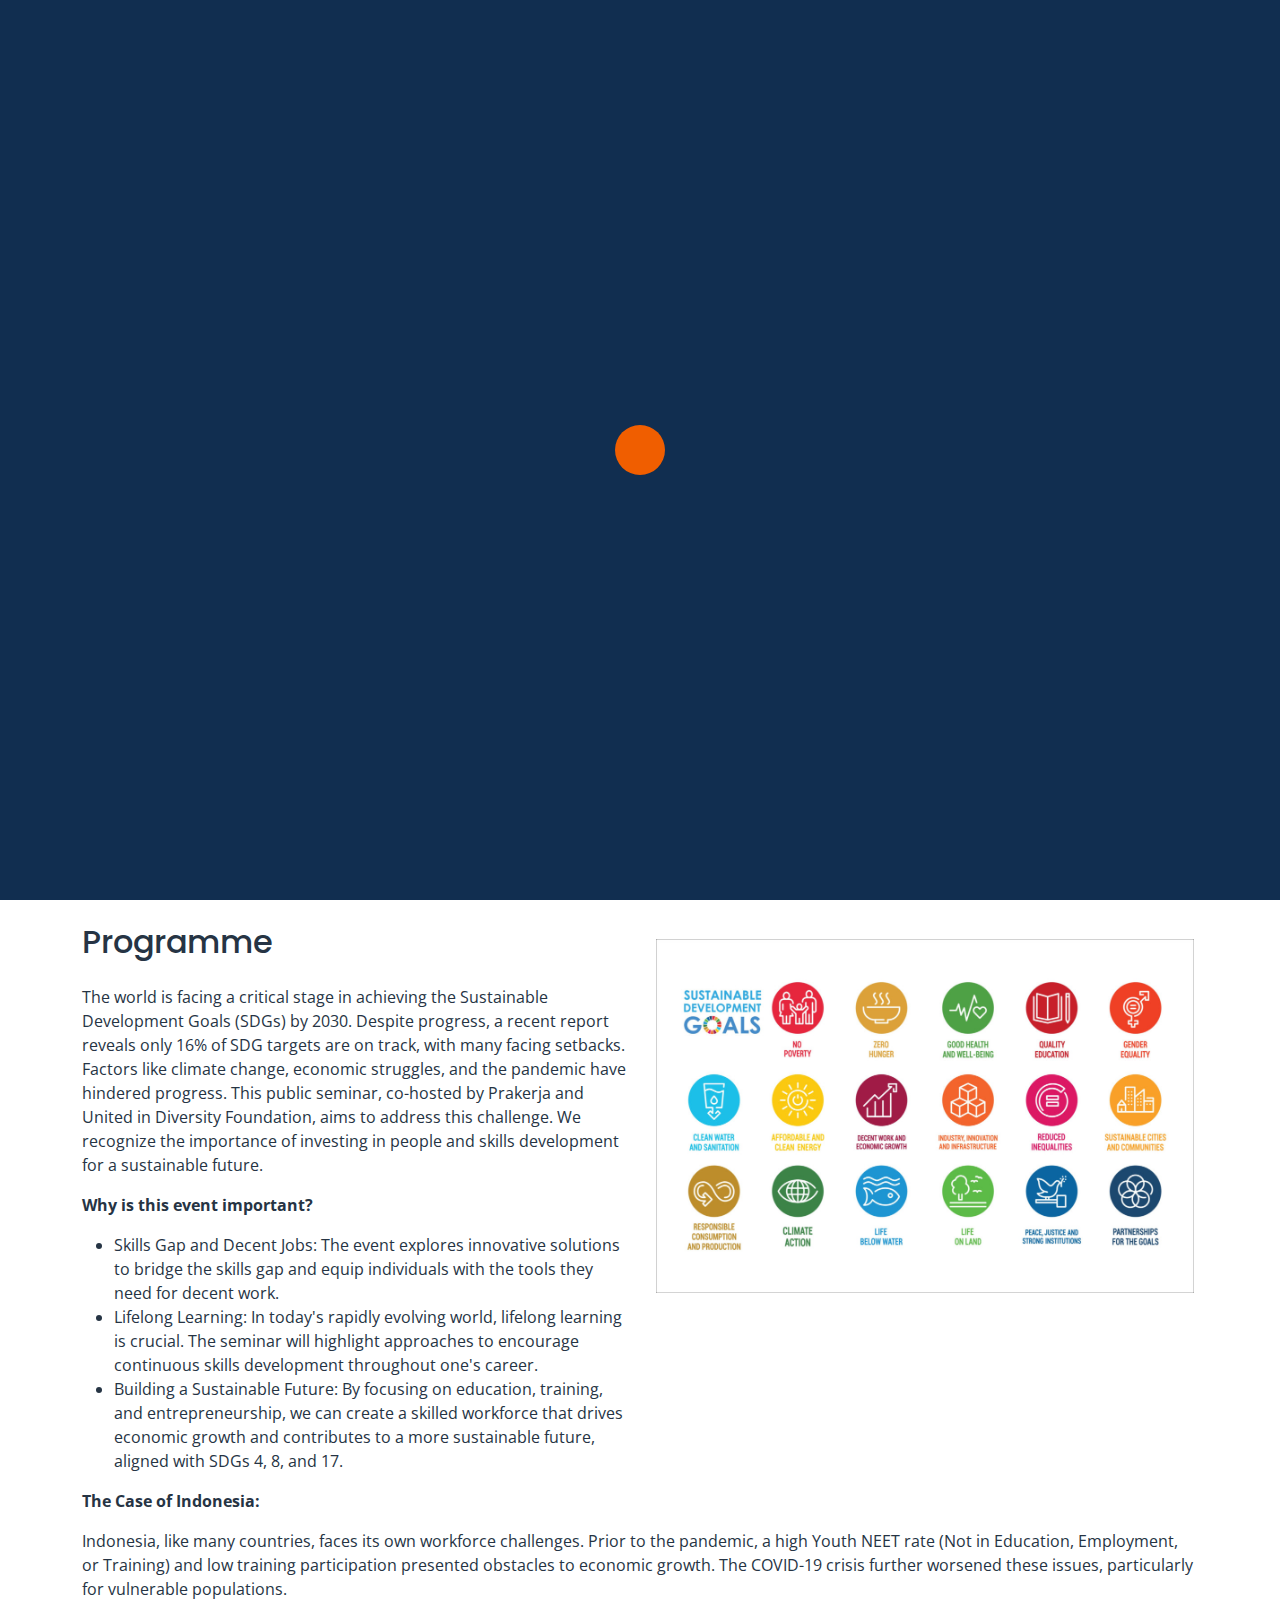
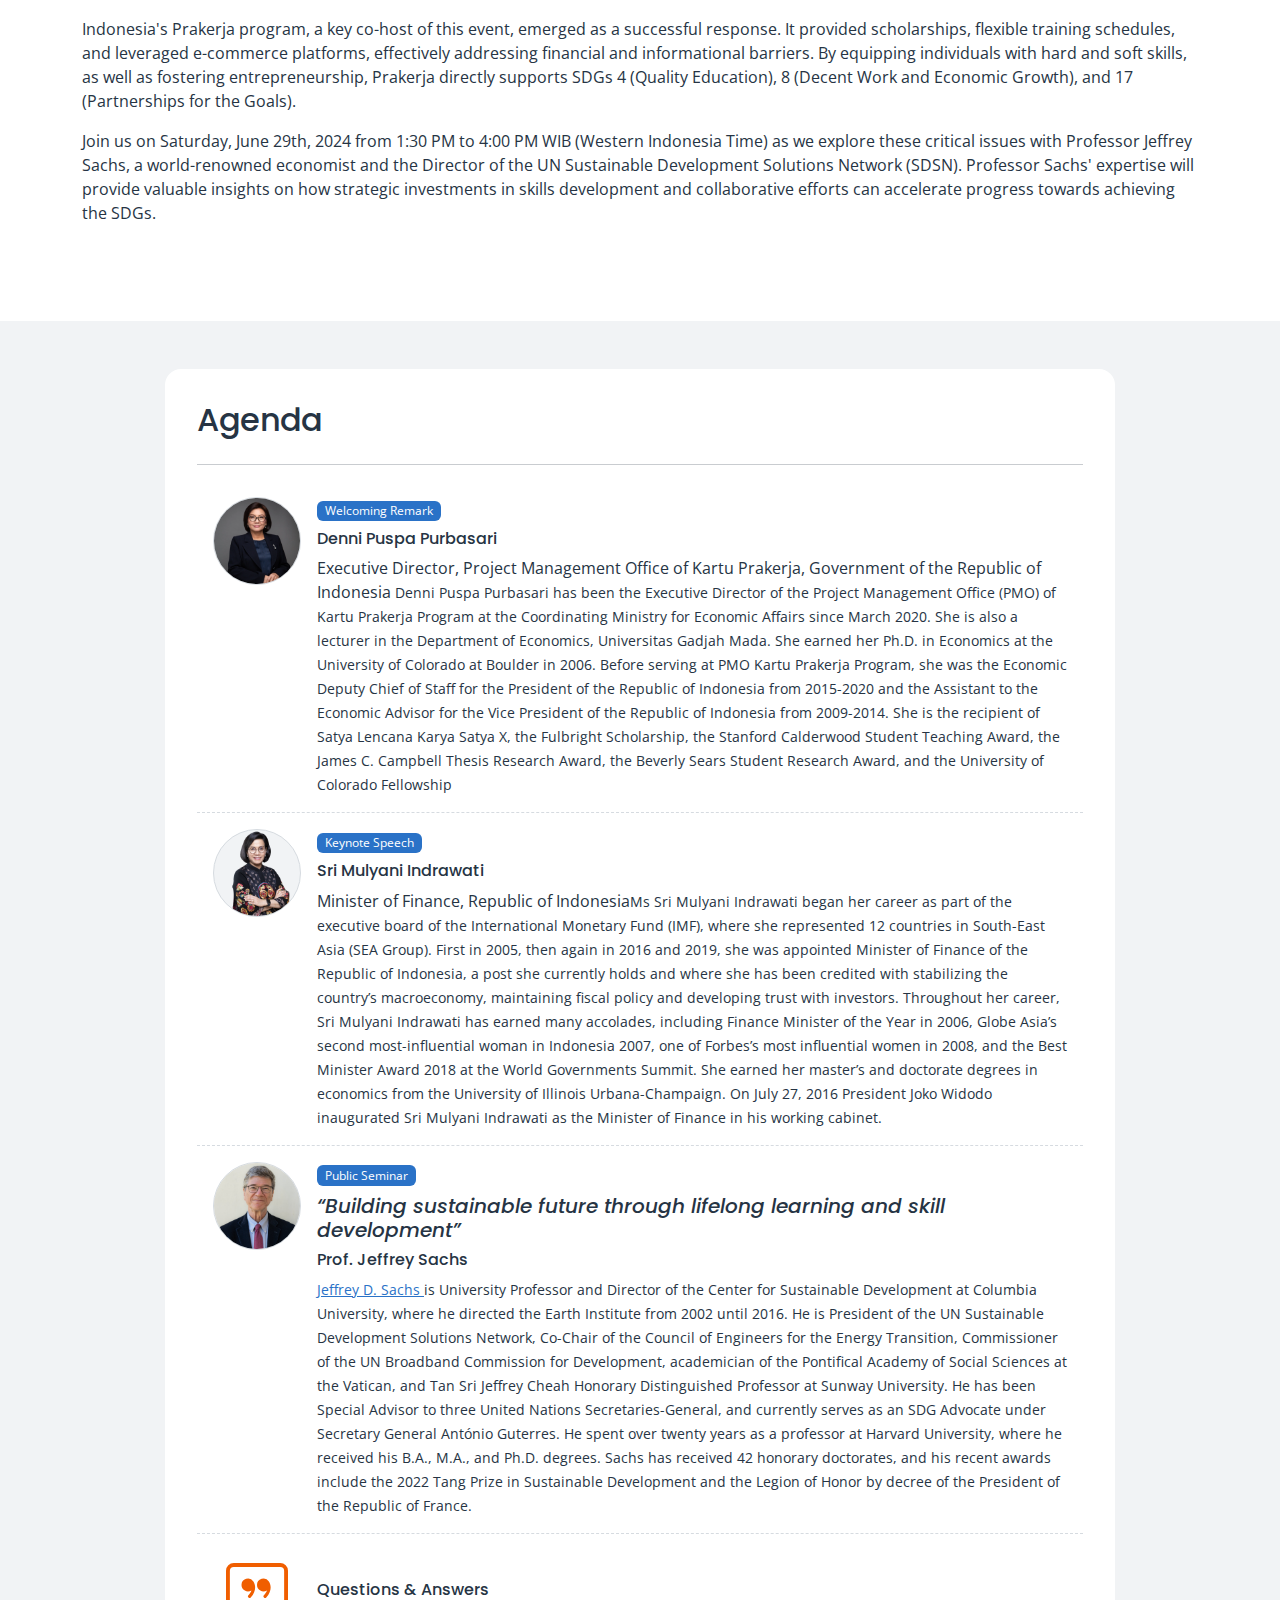
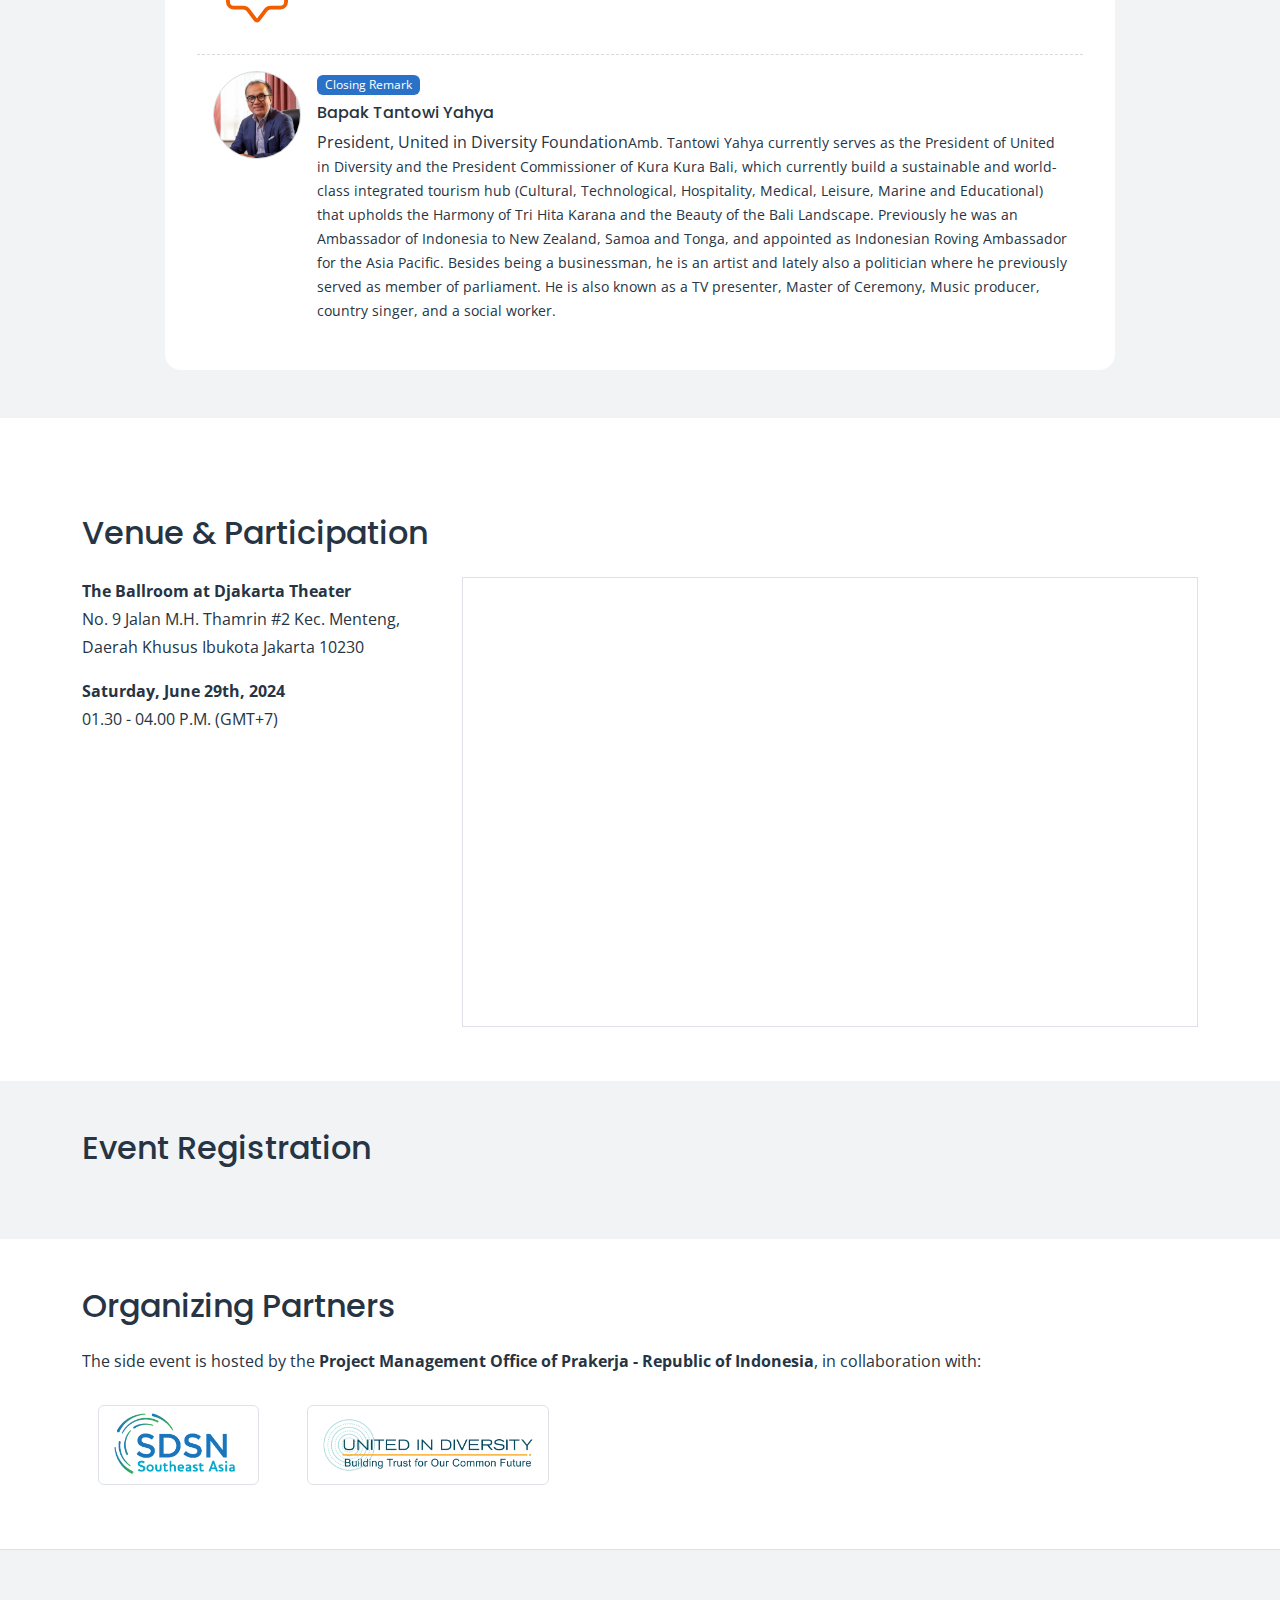
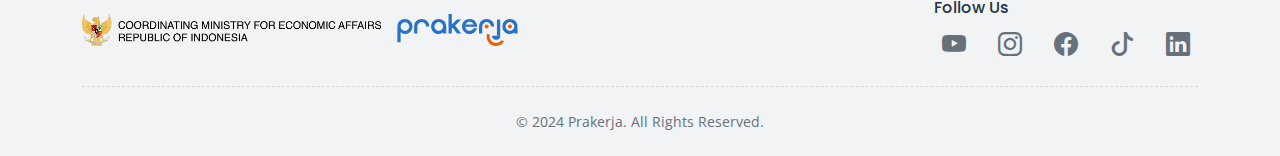
==== beta.html @ 64f9f332 "update to index" ====
<!DOCTYPE html>
<html lang="en" page-class="beta">
  <head>
    <meta http-equiv="X-UA-Compatible" content="IE=edge">
    <meta name="viewport" content="width=device-width, initial-scale=1.0">
    <link href="https://www.prakerja.go.id/favicon.ico" rel="shortcut icon">
    <title>Skills Development and Lifelong Learning for Decent Jobs - Prakerja Event</title>
    <meta name="description" content="Professor Sachs' participation in the Prakerja and Unity in Diversity (UID) event will provide a critical perspective on these transformative actions, highlighting pathways to achieving the SDGs through strategic investments and collaborative efforts.">
    <link rel="canonical" href="https://lifelonglearning.prakerja.go.id">
    <link rel="alternate" hreflang="id" href="https://lifelonglearning.prakerja.go.id">
    <meta property="og:image" content="/img/lifelonglearning-cover.jpg">
    <meta property="og:image:width" content="400">
    <meta property="og:image:height" content="627">
    <meta property="og:locale" content="id_ID">
    <meta meta property="og:type" content="website">
    <meta property="og:description" content="Professor Sachs' participation in the Prakerja and Unity in Diversity (UID) event will provide a critical perspective on these transformative actions, highlighting pathways to achieving the SDGs through strategic investments and collaborative efforts.">
    <meta property="og:site_name" content="Prakerja">
    <meta property="og:url" content="https://lifelonglearning.prakerja.go.id">
    <meta name="twitter:card" content="summary">
    <meta name="twitter:site" content="prakerja.go.id">
    <meta name="twitter:title" content="Skills Development and Lifelong Learning for Decent Jobs - Prakerja Event">
    <meta name="twitter:description" content="Professor Sachs' participation in the Prakerja and Unity in Diversity (UID) event will provide a critical perspective on these transformative actions, highlighting pathways to achieving the SDGs through strategic investments and collaborative efforts.">
    <meta name="twitter:image" content="/img/lifelonglearning-cover.jpg">
    <meta name="twitter:image:width" content="1200">
    <meta name="twitter:image:height" content="630">
    <meta http-equiv="X-UA-Compatible" content="IE=edge,chrome=1">
    <meta name="viewport" content="width=device-width,initial-scale=1,user-scalable=no">
    <link rel="preconnect" href="https://fonts.googleapis.com">
    <link rel="preconnect" href="https://fonts.gstatic.com" crossorigin>
    <link href="https://fonts.googleapis.com/css2?family=Open+Sans:ital,wght@0,400;0,700;1,400;1,700&amp;family=Poppins:wght@700;900&amp;display=swap" rel="stylesheet">
    <link rel="stylesheet" href="https://cdn.jsdelivr.net/npm/bootstrap-icons@1.11.3/font/bootstrap-icons.min.css">
    <link rel="stylesheet" href="css/bootstrap.css">
    <link rel="stylesheet" href="css/prakerja-style.css">
    <link rel="stylesheet" href="css/style1.css">
  </head>
  <body class="loading">
    <noscript><a href="https://www.eventbrite.com/e/public-seminar-skills-development-and-lifelong-learning-for-decent-jobs-tickets-929576246577" rel="noopener noreferrer" target="_blank">
        <Buy>Tickets on Eventbrite</Buy></a></noscript>
    <header class="pdt-header">
      <div class="container-lg px-3 px-md-0">
        <div class="d-flex justify-content-xl-between flex-row flex-lg-column flex-xl-row align-items-center"><a class="logo ms-0 ms-sm-3 ms-lg-0" href="index.html"></a>
          <ul class="d-flex align-items-center navbar-custom">
            <li class="nav-item md-hide"><a class="nav-link" href="#programme">Programme</a></li>
            <li class="nav-item md-hide"><a class="nav-link" href="#agenda">Agenda</a></li>
            <li class="nav-item md-hide"><a class="nav-link" href="#organizingpartners">Organizing Partners</a></li>
            <li class="nav-item md-hide"><a class="nav-link" href="#venueparticipations">Venue</a></li>
            <li class="nav-item md-hide"><a class="nav-link" href="#publications">Publications</a></li>
            <li class="nav-item md-hide"><a class="btn btn-orange" href="#register"> Register Now</a></li>
            <li class="nav-item md-show">
              <div class="menu burger-menu" data-menu="13">
                <div class="icon"></div>
              </div>
            </li>
          </ul>
        </div>
      </div>
    </header>
    <main>
      <section class="section-hero d-flex align-items-center"><span class="scroll-hint">Scroll</span>
        <div class="video-wrapper content__title">
          <!-- Video placeholder is declared at css in class .video-wrapper-->
          <div class="content__title__inner masking-pattern" id="revVideo">
            <video class="hero-video" autoplay="" muted="" loop="">
              <source src="video/video-bg-lifelonglearning.mp4" type="video/mp4">
            </video>
          </div>
        </div>
        <div class="container py-md-5 pt-5 px-4 px-md-0">
          <div class="row justify-content-start">
            <div class="col-lg-12">
              <div class="d-flex justify-content-center">
                <div>
                  <h1 class="hidden">Building sustainable future through lifelong learning and skill development</h1>
                  <div class="h1 display-3 text-light content__title mb-3"><span class="content__title__inner text-gradient-hero" id="rev-1">Building sustainable future &amp;</span><br><span class="content__title__inner hero-text-shadow" id="rev-2">through lifelong learning and skill development</span></div>
                  <div class="col-lg-6">
                    <h3 class="text-light">Saturday, June 29th, 2024</h3>
                    <p class="text-light"> </p><a class="btn btn-orange" href="#register">Register Now</a>
                  </div>
                </div>
              </div>
            </div>
          </div>
        </div>
      </section>
      <section class="py-5 adjust-anchor" id="programme">
        <div class="container py-5">
          <div class="row">
            <div class="col-lg-6">
              <div>
                <h3 class="h2 mb-4">Programme</h3>
                <p>The world is facing a critical stage in achieving the Sustainable Development Goals (SDGs) by 2030. Despite progress, a recent report reveals only 16% of SDG targets are on track, with many facing setbacks. Factors like climate change, economic struggles, and the pandemic have hindered progress. This public seminar, co-hosted by Prakerja and United in Diversity Foundation, aims to address this challenge. We recognize the importance of investing in people and skills development for a sustainable future.</p>
                <p> <b>Why is this event important?</b></p>
                <ul> 
                  <li>Skills Gap and Decent Jobs: The event explores innovative solutions to bridge the skills gap and equip individuals with the tools they need for decent work.</li>
                  <li>Lifelong Learning: In today's rapidly evolving world, lifelong learning is crucial. The seminar will highlight approaches to encourage continuous skills development throughout one's career.</li>
                  <li>Building a Sustainable Future: By focusing on education, training, and entrepreneurship, we can create a skilled workforce that drives economic growth and contributes to a more sustainable future, aligned with SDGs 4, 8, and 17.</li>
                </ul>
              </div>
            </div>
            <div class="col-lg-6 p-3"><img class="w-100" src="img/sustainabledevgoals.jpeg" alt="sustainable development goals"></div>
            <div class="col-lg-12">
              <p> <b>The Case of Indonesia:</b></p>
              <p>Indonesia, like many countries, faces its own workforce challenges. Prior to the pandemic, a high Youth NEET rate (Not in Education, Employment, or Training) and low training participation presented obstacles to economic growth. The COVID-19 crisis further worsened these issues, particularly for vulnerable populations.</p>
              <p>Indonesia's Prakerja program, a key co-host of this event, emerged as a successful response. It provided scholarships, flexible training schedules, and leveraged e-commerce platforms, effectively addressing financial and informational barriers. By equipping individuals with hard and soft skills, as well as fostering entrepreneurship, Prakerja directly supports SDGs 4 (Quality Education), 8 (Decent Work and Economic Growth), and 17 (Partnerships for the Goals).</p>
              <p>Join us on Saturday, June 29th, 2024 from 1:30 PM to 4:00 PM WIB (Western Indonesia Time) as we explore these critical issues with Professor Jeffrey Sachs, a world-renowned economist and the Director of the UN Sustainable Development Solutions Network (SDSN). Professor Sachs' expertise will provide valuable insights on how strategic investments in skills development and collaborative efforts can accelerate progress towards achieving the SDGs.</p>
            </div>
          </div>
        </div>
      </section>
      <section class="py-5 adjust-anchor" id="agenda">
        <div class="bg-odd py-5">
          <div class="container">
            <div class="row justify-content-center">
              <div class="col-md-10 list-agenda">
                <!-- start keynote speaker-->
                <div>
                  <h3 class="h2 mb-4">Agenda</h3>
                  <hr>
                  <div class="list-agenda-item d-flex align-items-center p-3 gap-3 justify-content-between">
                    <div class="d-flex align-items-center gap-3">
                      <div class="avatar align-self-start"><img src="img/denni_puspa_purbasari.webp" alt="Denni Puspa Purbasari"></div>
                      <div><span class="badge text-bg-primary mb-2">Welcoming Remark</span>
                        <h6>Denni Puspa Purbasari</h6>
                        <p class="mb-0">
                          Executive Director, Project Management Office of Kartu Prakerja, Government of the
                          Republic of Indonesia<small>
                             Denni Puspa Purbasari has been the Executive Director of the Project Management Office (PMO) of Kartu Prakerja Program at the Coordinating Ministry for Economic Affairs since March 2020. She is also a lecturer in the Department of Economics, Universitas Gadjah Mada. She earned her Ph.D. in Economics at the University of Colorado at Boulder in 2006. Before serving at PMO Kartu Prakerja Program, she was the Economic Deputy Chief of Staff for the President of the Republic of Indonesia from 2015-2020 and the Assistant to the Economic Advisor for the Vice President of the Republic of Indonesia from 2009-2014. She is the recipient of Satya Lencana Karya Satya X, the Fulbright Scholarship, the Stanford Calderwood Student Teaching Award, the James C. Campbell Thesis Research Award, the Beverly Sears Student Research Award, and the University of Colorado Fellowship</small>
                        </p>
                      </div>
                    </div>
                  </div>
                  <div class="list-agenda-item d-flex align-items-center p-3 gap-3 justify-content-between">
                    <div class="d-flex align-items-center gap-3">
                      <div class="avatar align-self-start"><img src="img/sri-mulyani.png" alt="Ibu Sri Mulyani"></div>
                      <div><span class="badge text-bg-primary mb-2">Keynote Speech</span>
                        <h6>Sri Mulyani Indrawati</h6>
                        <p class="mb-0">Minister of Finance, Republic of Indonesia<small>Ms Sri Mulyani Indrawati began her career as part of the executive board of the International Monetary Fund (IMF), where she represented 12 countries in South-East Asia (SEA Group). First in 2005, then again in 2016 and 2019, she was appointed Minister of Finance of the Republic of Indonesia, a post she currently holds and where she has been credited with stabilizing the country’s macroeconomy, maintaining fiscal policy and developing trust with investors. Throughout her career, Sri Mulyani Indrawati has earned many accolades, including Finance Minister of the Year in 2006, Globe Asia’s second most-influential woman in Indonesia 2007, one of Forbes’s most influential women in 2008, and the Best Minister Award 2018 at the World Governments Summit. She earned her master’s and doctorate degrees in economics from the University of Illinois Urbana-Champaign. On July 27, 2016 President Joko Widodo inaugurated Sri Mulyani Indrawati as the Minister of Finance in his working cabinet. </small></p>
                      </div>
                    </div>
                  </div>
                  <div class="list-agenda-item d-flex align-items-center p-3 gap-3 justify-content-between">
                    <div class="d-flex align-items-center gap-3">
                      <div class="avatar align-self-start"><img src="img/jeffrey_sachs.png" alt="Prof. Jeffrey Sachs"></div>
                      <div><span class="badge text-bg-primary mb-2">Public Seminar</span>
                        <h5><i>“Building sustainable future through lifelong learning and skill development”</i></h5>
                        <h6>Prof. Jeffrey Sachs</h6>
                        <p class="mb-0"><small> <a href="https://www.jeffsachs.org/" target="_blank">Jeffrey D. Sachs </a></small><small>is University Professor and Director of the Center for Sustainable Development at Columbia University, where he directed the Earth Institute from 2002 until 2016. He is President of the UN Sustainable Development Solutions Network, Co-Chair of the Council of Engineers for the Energy Transition, Commissioner of the UN Broadband Commission for Development, academician of the Pontifical Academy of Social Sciences at the Vatican, and Tan Sri Jeffrey Cheah Honorary Distinguished Professor at Sunway University. He has been Special Advisor to three United Nations Secretaries-General, and currently serves as an SDG Advocate under Secretary General António Guterres. He spent over twenty years as a professor at Harvard University, where he received his B.A., M.A., and Ph.D. degrees. Sachs has received 42 honorary doctorates, and his recent awards include the 2022 Tang Prize in Sustainable Development and the Legion of Honor by decree of the President of the Republic of France.</small></p>
                      </div>
                    </div>
                  </div>
                  <div class="list-agenda-item d-flex align-items-center p-3 gap-3 justify-content-between">
                    <div class="d-flex align-items-center gap-3">
                      <div class="avatar avatar-icon"><img src="img/chat-square-quote.svg" alt="Q&amp;A"></div>
                      <div>
                        <h6>Questions & Answers</h6>
                      </div>
                    </div>
                  </div>
                  <div class="d-flex align-items-center p-3 gap-3 justify-content-between">
                    <div class="d-flex align-items-center gap-3">
                      <div class="avatar align-self-start"><img src="img/tanto-wiyahya.png" alt="Tantowi Yahya"></div>
                      <div><span class="badge text-bg-primary mb-2">Closing Remark</span>
                        <h6>Bapak Tantowi Yahya</h6>
                        <p class="mb-0"><span>President, United in Diversity Foundation</span><small>Amb. Tantowi Yahya currently serves as the President of United in Diversity and the President Commissioner of Kura Kura Bali, which currently build a sustainable and world-class integrated tourism hub (Cultural, Technological, Hospitality, Medical, Leisure, Marine and Educational) that upholds the Harmony of Tri Hita Karana and the Beauty of the Bali Landscape. Previously he was an Ambassador of Indonesia to New Zealand, Samoa and Tonga, and appointed as Indonesian Roving Ambassador for the Asia Pacific. Besides being a businessman, he is an artist and lately also a politician where he previously served as member of parliament. He is also known as a TV presenter, Master of Ceremony, Music producer, country singer, and a social worker.</small></p>
                      </div>
                    </div>
                  </div>
                </div>
              </div>
            </div>
          </div>
        </div>
      </section>
      <section class="adjust-anchor" id="venueparticipations">
        <div class="container py-5">
          <div class="row">
            <div>
              <h3 class="h2 mb-4">Venue &amp; Participation</h3>
            </div>
          </div>
          <div class="row">
            <div class="col-lg-4">
              <p class="paragraph-regular"><b>The Ballroom at Djakarta Theater</b><br><span>No. 9 Jalan M.H. Thamrin #2 Kec. Menteng, Daerah Khusus Ibukota Jakarta 10230</span></p>
              <p class="paragraph-regular"><span> <b>Saturday, June 29th, 2024 </b></span><br><span>01.30 - 04.00 P.M. (GMT+7)</span></p>
            </div>
            <div class="col-lg-8 bg-default">
              <iframe class="border" src="https://www.google.com/maps/embed?pb=!1m18!1m12!1m3!1d2799.1348377426384!2d106.82531260320492!3d-6.187594120243452!2m3!1f0!2f0!3f0!3m2!1i1024!2i768!4f13.1!3m3!1m2!1s0x2e69f42f5592786f%3A0xccd9450b62b24e3e!2sDjakarta%20XXI!5e0!3m2!1sen!2sid!4v1718969071818!5m2!1sen!2sid" width="100%" height="450" style="border:0;" allowfullscreen="" loading="lazy" referrerpolicy="no-referrer-when-downgrade"></iframe>
            </div>
          </div>
        </div>
      </section>
      <section class="adjust-anchor" id="register">
        <div class="bg-odd">
          <div class="container py-5">
            <div class="row">
              <div>
                <h3 class="h2 mb-4">Event Registration</h3>
              </div>
            </div>
            <div class="row">
              <div class="col-md-12 col-lg-12" id="eventbrite-widget-container-929576246577"></div>
            </div>
          </div>
        </div>
      </section>
      <section class="adjust-anchor" id="organizingpartners">
        <div class="container py-5">
          <div class="row">
            <div>
              <h3 class="h2 mb-4">Organizing Partners</h3>
              <p><span>The side event is hosted by the </span><b>Project Management Office of Prakerja - Republic of Indonesia</b>, in
                              collaboration with:
              </p>
            </div>
          </div>
          <div class="d-flex align-items-center gap-3">
            <div class="card-partner"><a href="http://www.moes.edu.la/" target="_blank" title="SDSN Southeast Asia"><img class="img-thumbnail" src="img/logo-sdsn.png" alt="SDSN Southeast Asia"></a></div>
            <div class="card-partner"><a href="https://www.unsdsn.org/" target="_blank" title="UN SDSN"><img class="img-thumbnail" src="img/united_in_diversity.png" alt="UN SDSN"></a></div>
          </div>
        </div>
      </section>
    </main>
    <footer class="section-footer border-top">
      <div class="bg-odd">
        <div class="container py-4">
          <div class="d-lg-flex justify-content-between footer-top-section mb-4 py-4">
            <div><img class="me-3 mt-3" src="img/logo-kemenko.png" alt="Kemenko" height="32"><img class="me-3 mt-3" src="img/logo-prakerja-colored.svg" alt="Prakerja" height="32"></div>
            <div class="mt-3 mt-lg-0">
              <h6>Follow Us</h6>
              <div class="social-media"><a href="https://www.youtube.com/channel/UCXU-nRpRs5Hk9bF3r28rSDA" target="_blank"><i class="bi bi-youtube"></i></a><a href="https://www.instagram.com/prakerja.go.id/" target="_blank"><i class="bi bi-instagram"></i></a><a href="https://www.facebook.com/prakerja.go.id/" target="_blank"><i class="bi bi-facebook"></i></a><a href="https://www.tiktok.com/@kitaprakerja" target="_blank"><i class="bi bi-tiktok"></i></a><a href="https://www.linkedin.com/company/kartu-prakerja/" target="_blank"><i class="bi bi-linkedin"></i></a></div>
            </div>
          </div>
          <div class="d-lg-flex justify-content-center align-items-center text-center">
            <div class="copyrights mt-3 mt-lg-0"><span>&copy; 2024 Prakerja. All Rights Reserved.</span></div>
          </div>
        </div><a class="scroll-top"><i class="bi bi-chevron-up"></i></a>
      </div>
    </footer>
  </body>
  <script src="https://cdn.jsdelivr.net/npm/bootstrap@5.0.2/dist/js/bootstrap.bundle.min.js" integrity="sha384-MrcW6ZMFYlzcLA8Nl+NtUVF0sA7MsXsP1UyJoMp4YLEuNSfAP+JcXn/tWtIaxVXM" crossorigin="anonymous" defer></script>
  <script src="https://cdnjs.cloudflare.com/ajax/libs/jquery/3.2.1/jquery.min.js"></script>
  <script src="https://www.eventbrite.com/static/widgets/eb_widgets.js"></script>
  <script src="js/function.js"></script>
  <script src="/js/anime.min.js"></script>
  <script src="/js/main.js"></script>
  <script src="/js/reveal_home.js"></script>
</html>
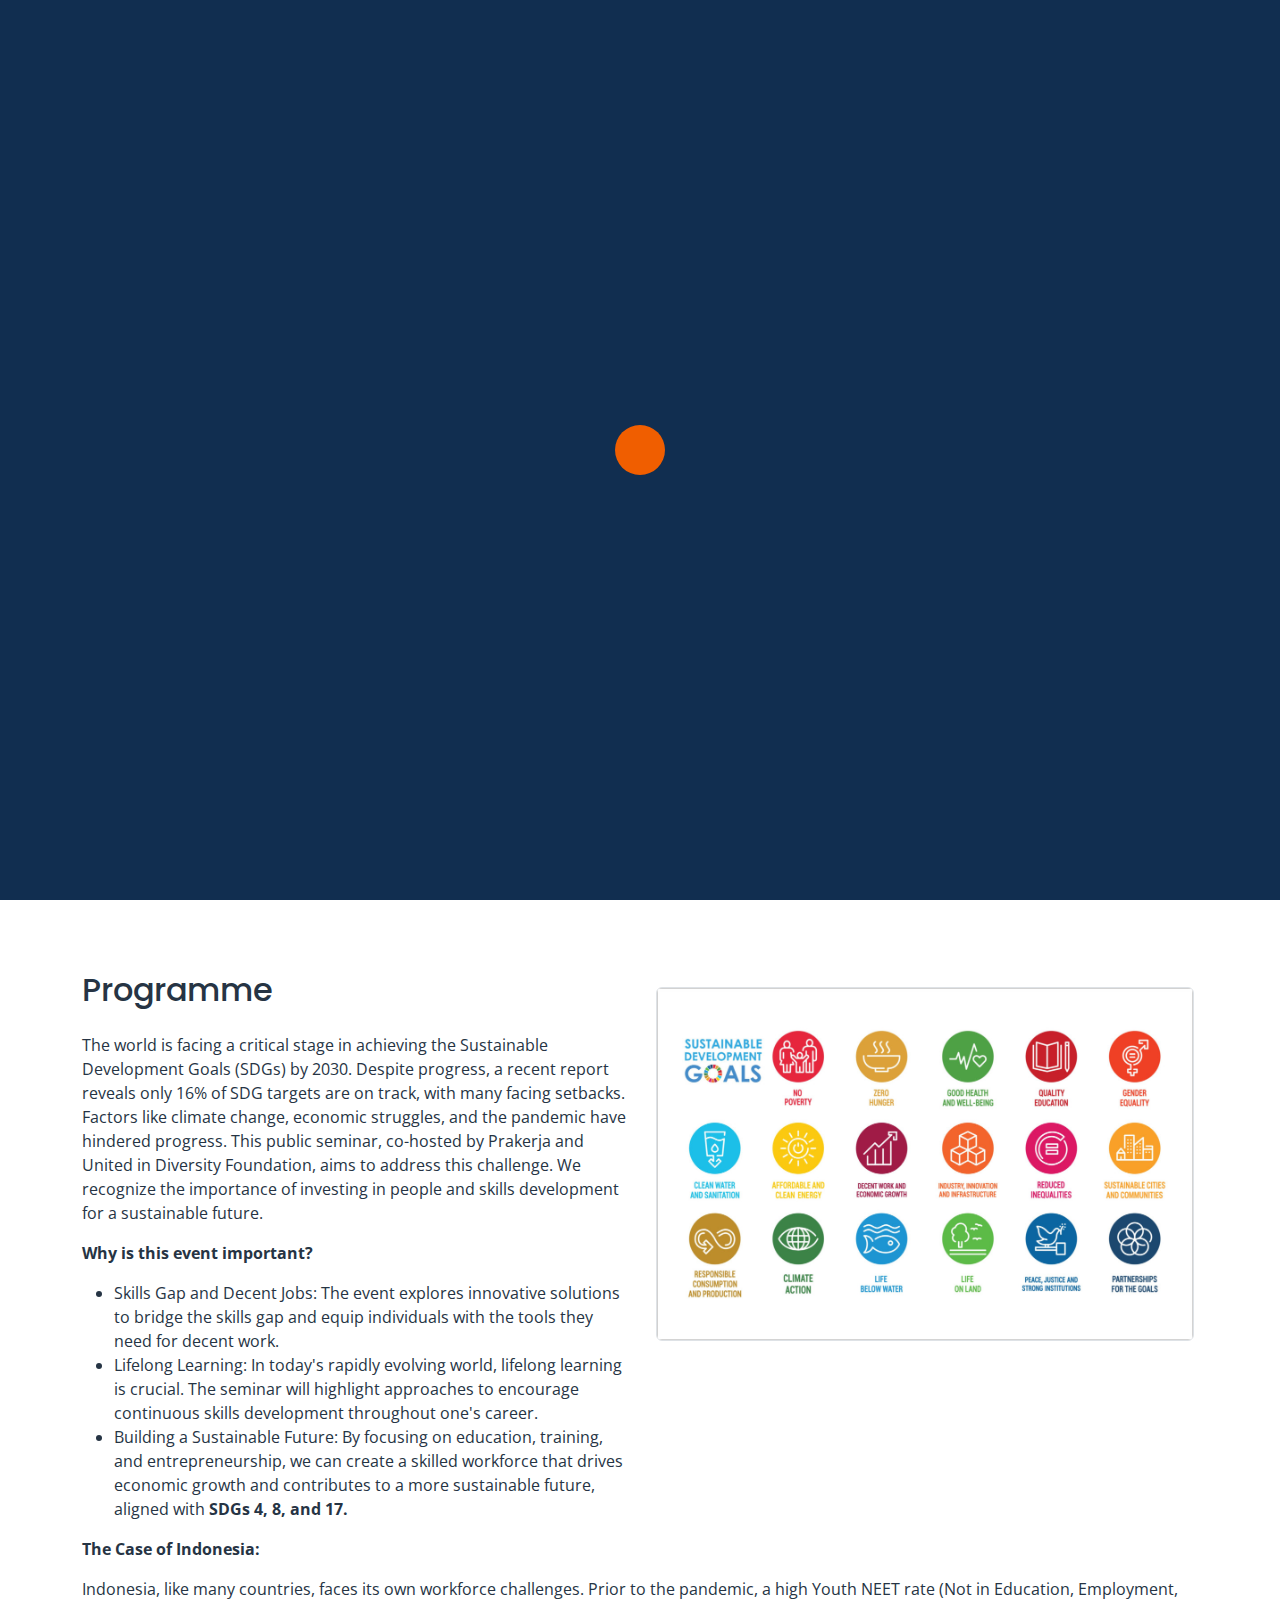
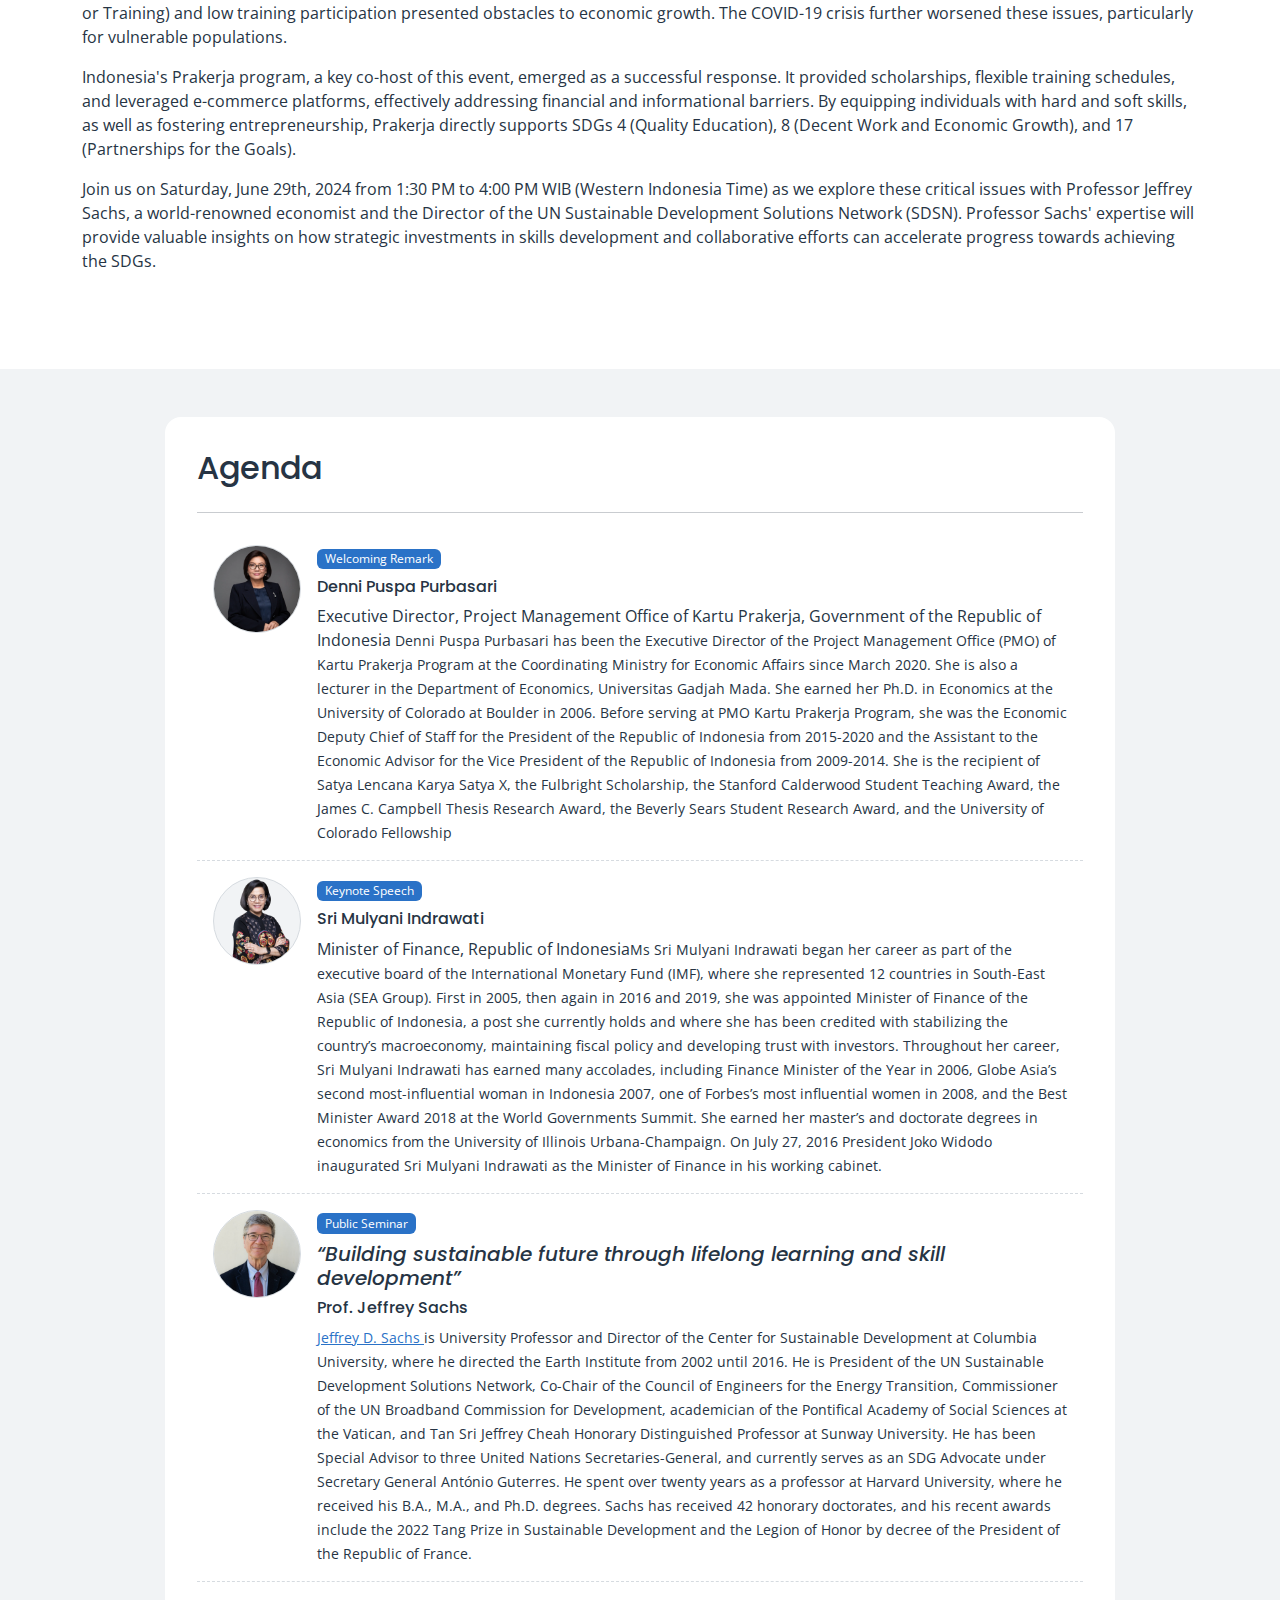
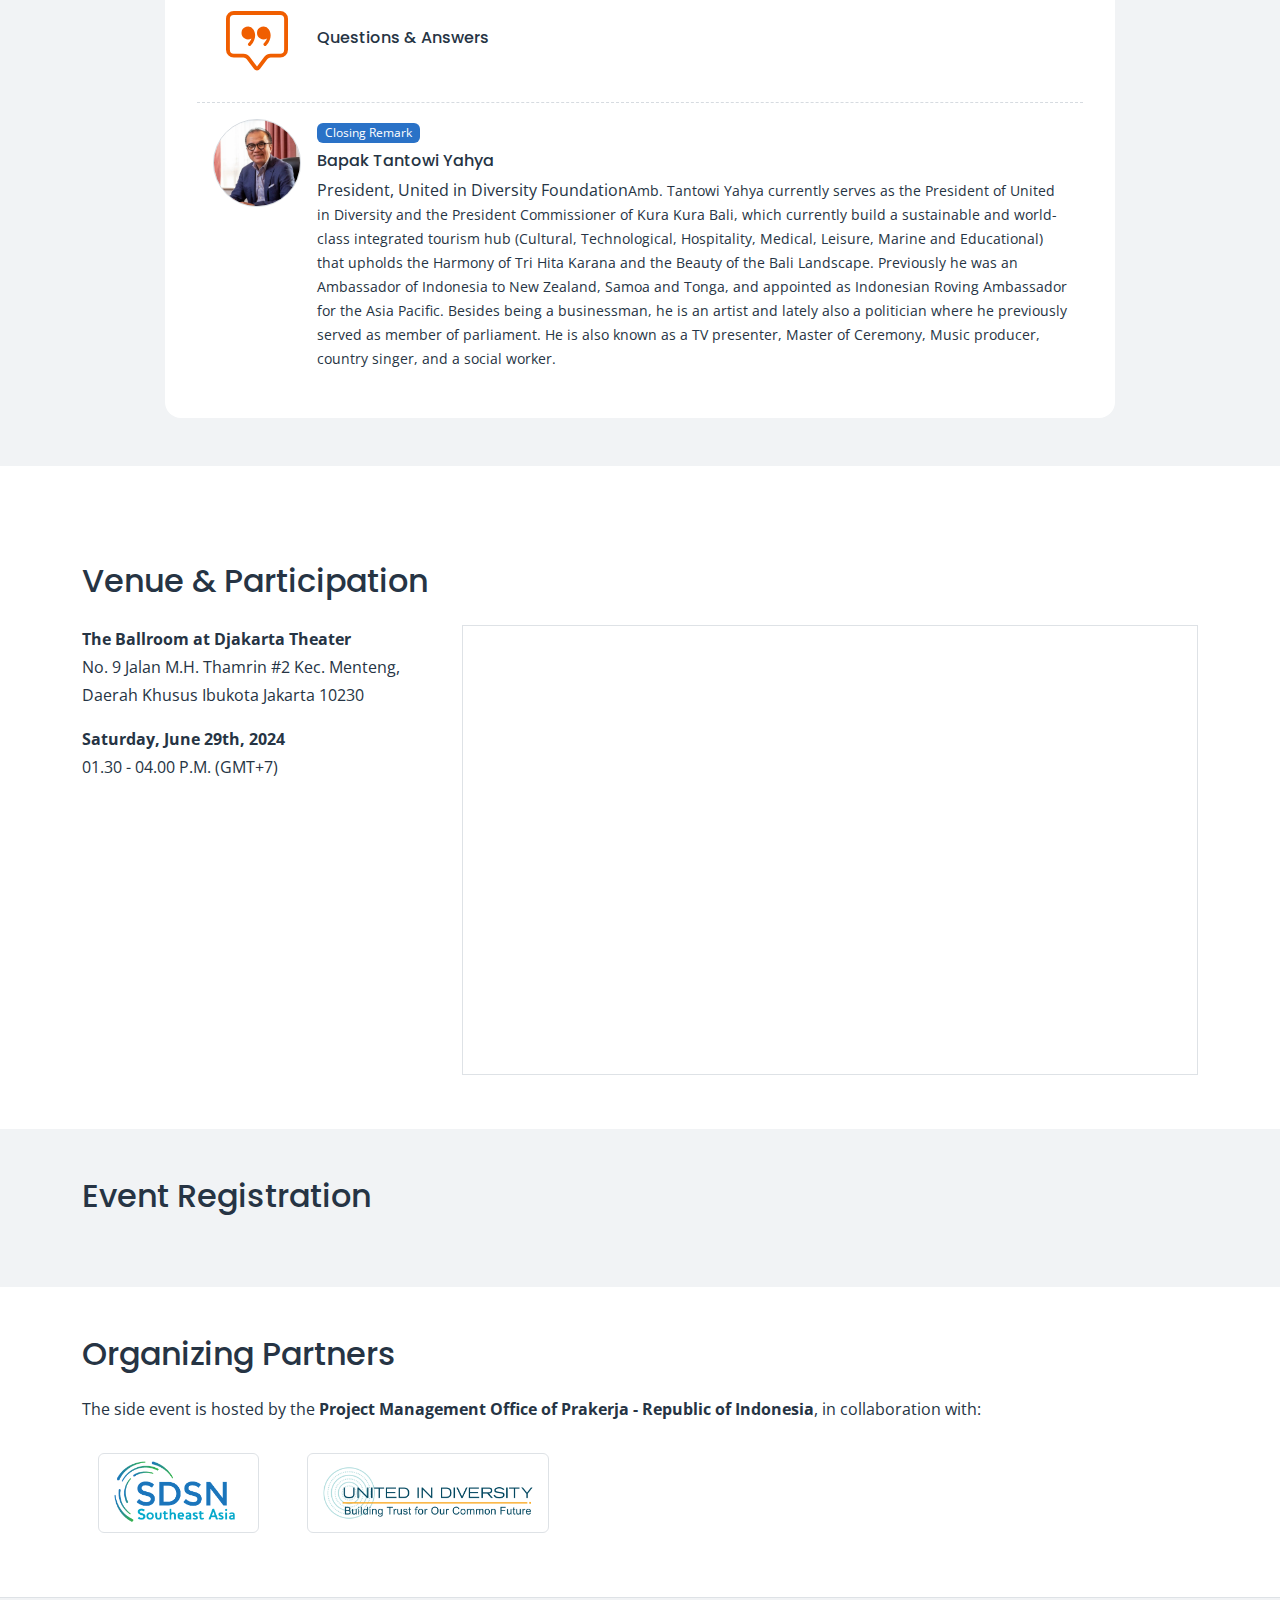
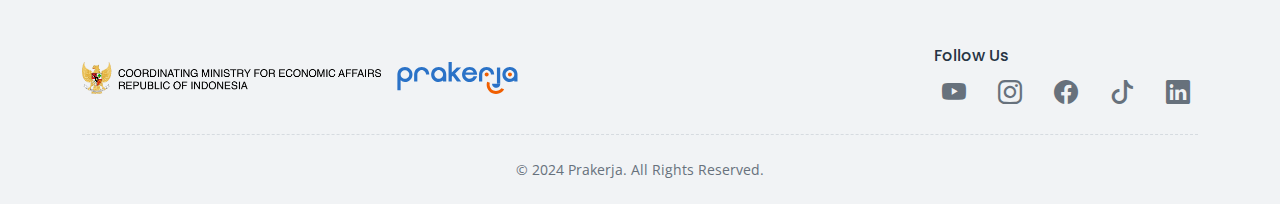
==== commit fc4172d0: "add hero banner margin" ====
--- a/beta.html
+++ b/beta.html
@@ -56,7 +56,7 @@
       </div>
     </header>
     <main>
-      <section class="section-hero d-flex align-items-center"><span class="scroll-hint">Scroll</span>
+      <section class="section-hero d-flex align-items-center mb-5"><span class="scroll-hint">Scroll</span>
         <div class="video-wrapper content__title">
           <!-- Video placeholder is declared at css in class .video-wrapper-->
           <div class="content__title__inner masking-pattern" id="revVideo">
@@ -93,11 +93,11 @@
                 <ul> 
                   <li>Skills Gap and Decent Jobs: The event explores innovative solutions to bridge the skills gap and equip individuals with the tools they need for decent work.</li>
                   <li>Lifelong Learning: In today's rapidly evolving world, lifelong learning is crucial. The seminar will highlight approaches to encourage continuous skills development throughout one's career.</li>
-                  <li>Building a Sustainable Future: By focusing on education, training, and entrepreneurship, we can create a skilled workforce that drives economic growth and contributes to a more sustainable future, aligned with SDGs 4, 8, and 17.</li>
+                  <li>Building a Sustainable Future: By focusing on education, training, and entrepreneurship, we can create a skilled workforce that drives economic growth and contributes to a more sustainable future, aligned with <b>SDGs 4, 8, and 17.</b></li>
                 </ul>
               </div>
             </div>
-            <div class="col-lg-6 p-3"><img class="w-100" src="img/sustainabledevgoals.jpeg" alt="sustainable development goals"></div>
+            <div class="col-lg-6 p-3"><img class="w-100 rounded border" src="img/sustainabledevgoals.jpeg" alt="sustainable development goals"></div>
             <div class="col-lg-12">
               <p> <b>The Case of Indonesia:</b></p>
               <p>Indonesia, like many countries, faces its own workforce challenges. Prior to the pandemic, a high Youth NEET rate (Not in Education, Employment, or Training) and low training participation presented obstacles to economic growth. The COVID-19 crisis further worsened these issues, particularly for vulnerable populations.</p>
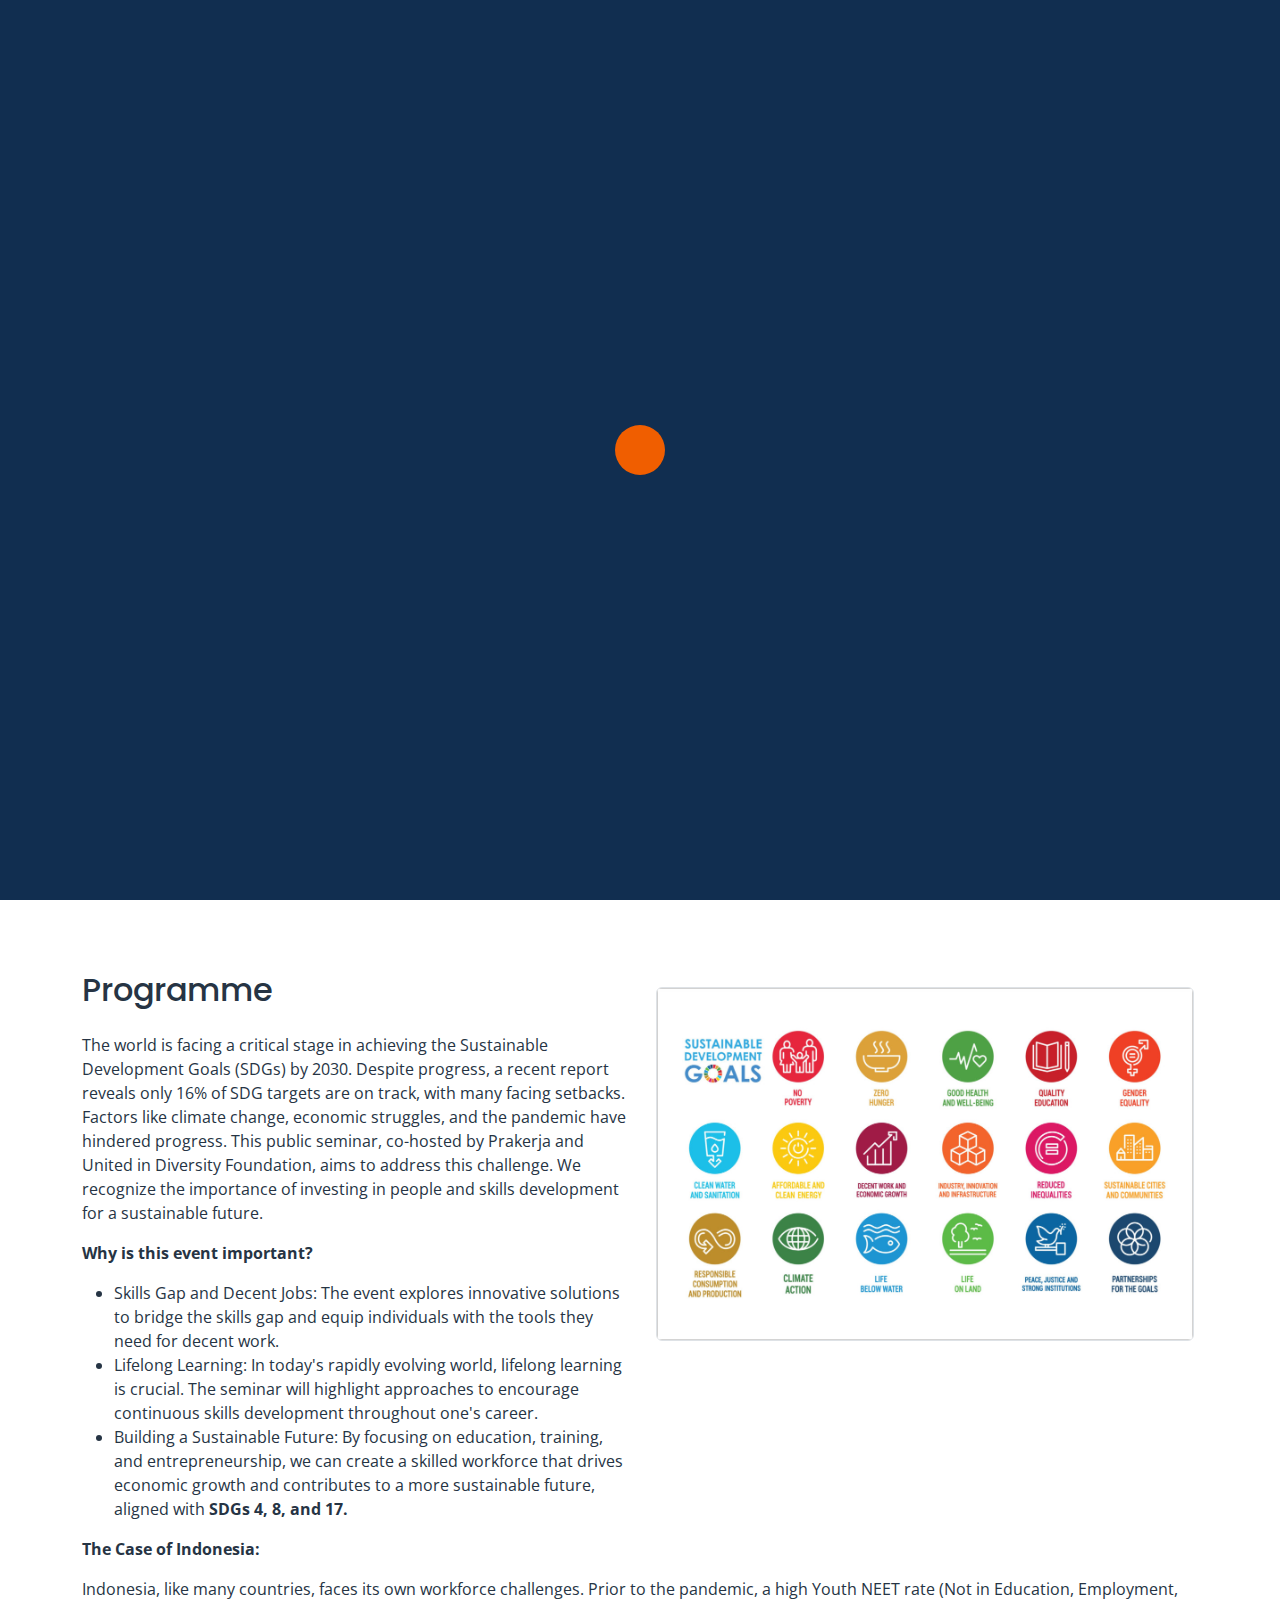
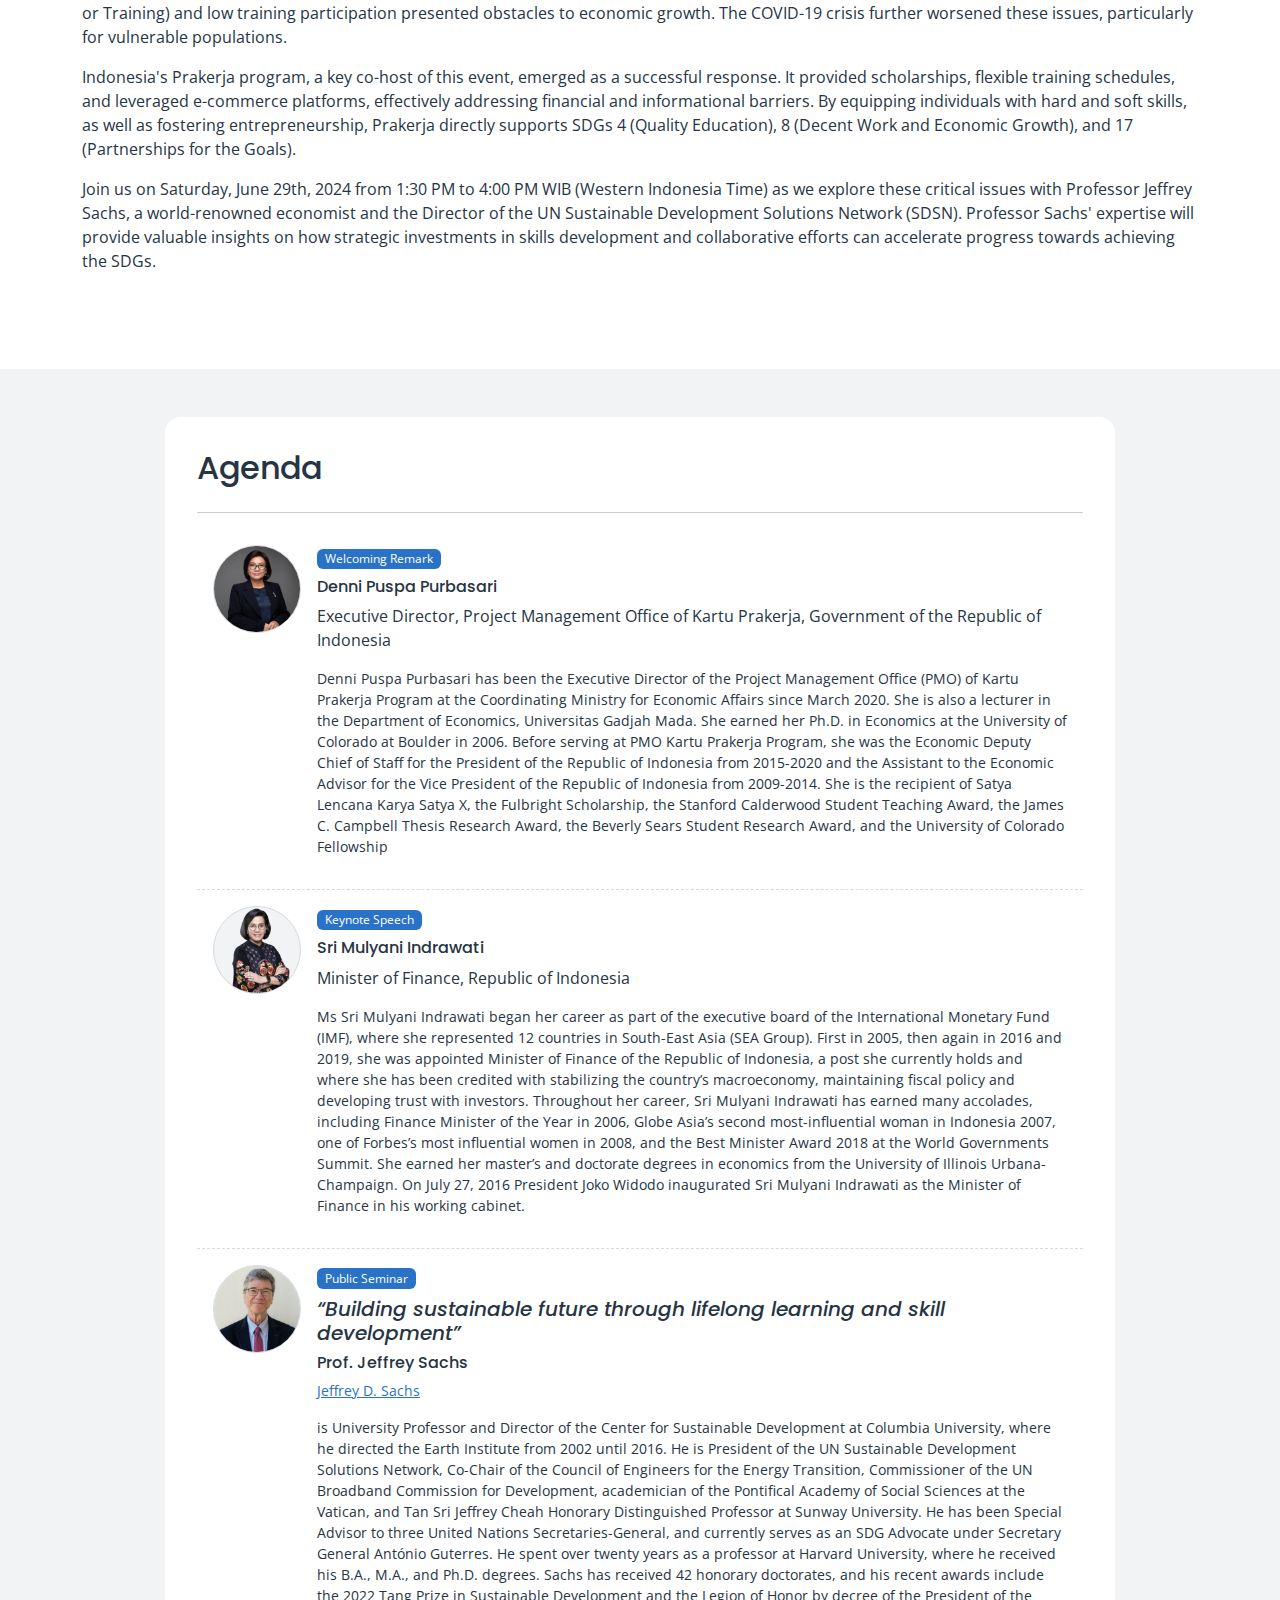
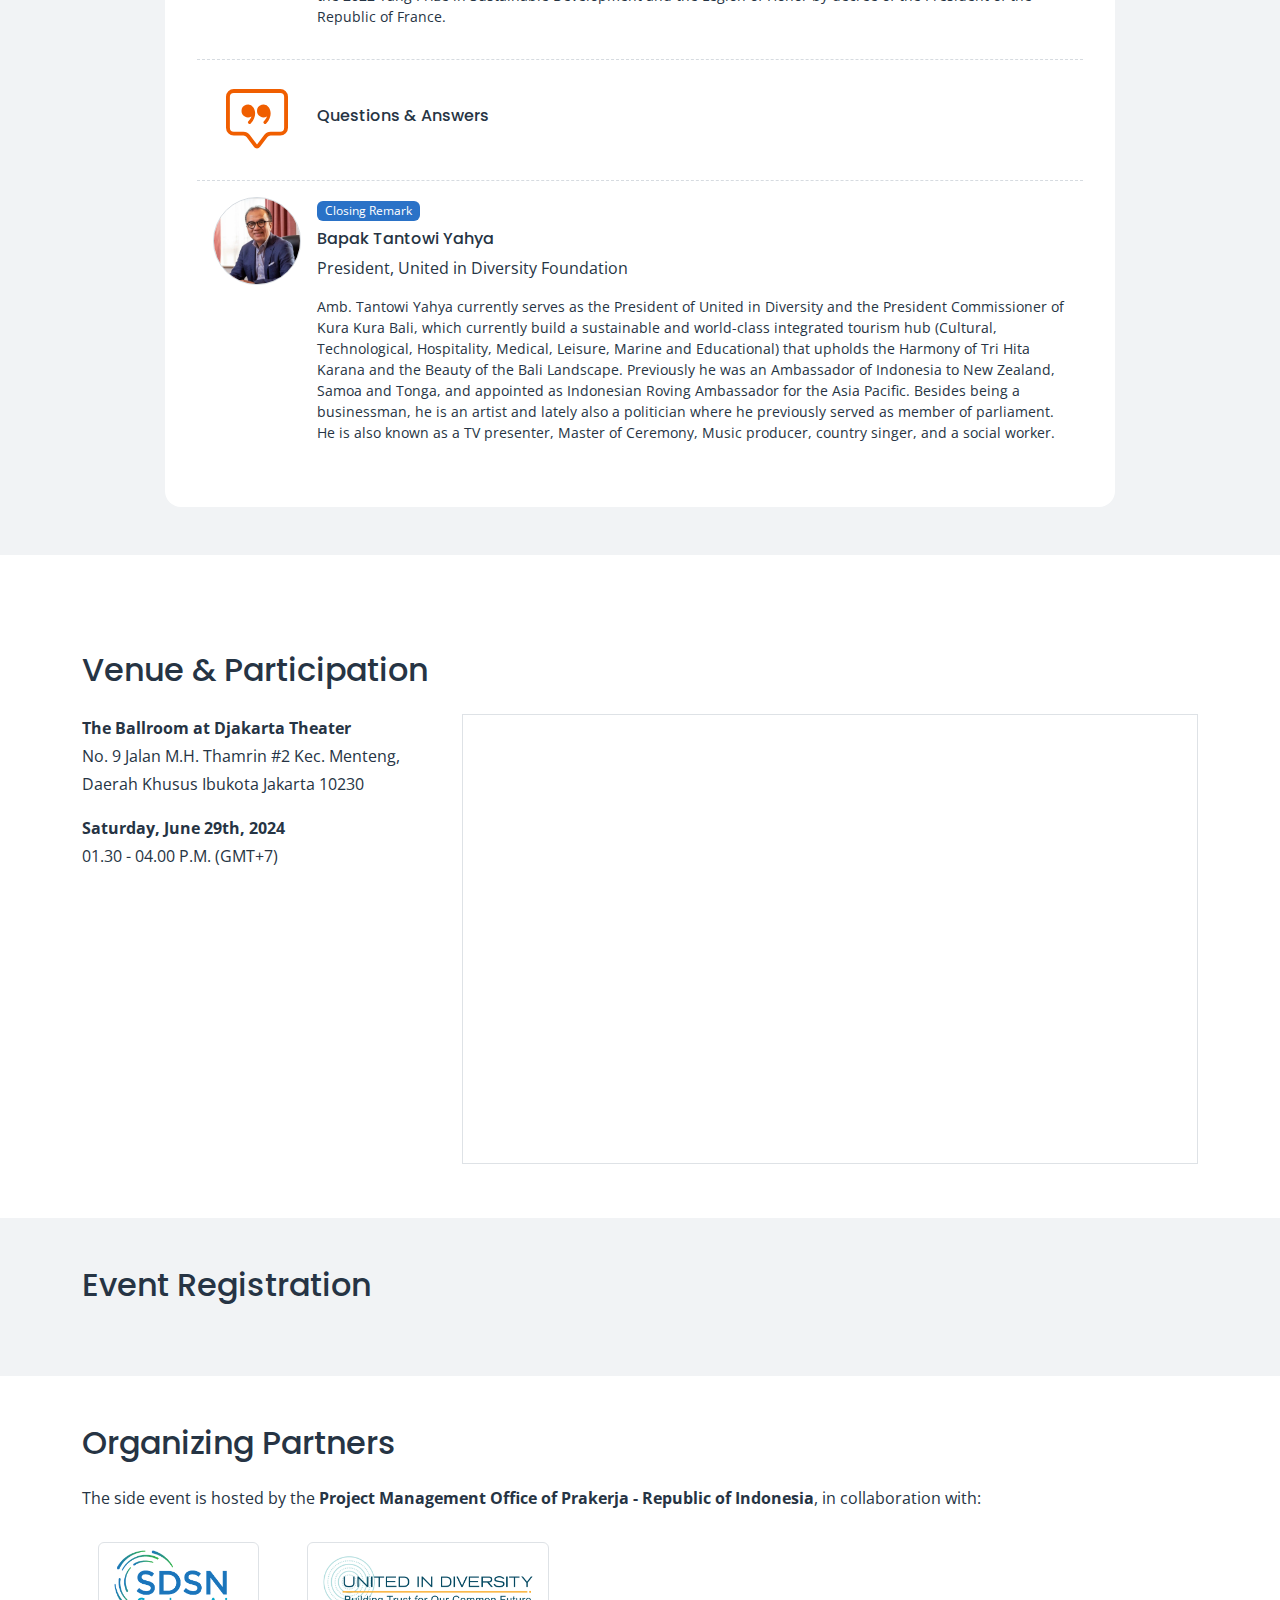
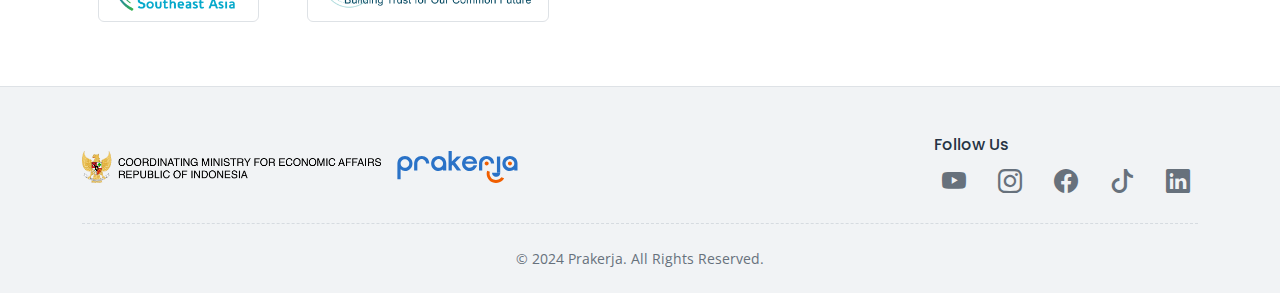
==== commit 217819eb: "update layout" ====
--- a/beta.html
+++ b/beta.html
@@ -44,7 +44,6 @@
             <li class="nav-item md-hide"><a class="nav-link" href="#agenda">Agenda</a></li>
             <li class="nav-item md-hide"><a class="nav-link" href="#organizingpartners">Organizing Partners</a></li>
             <li class="nav-item md-hide"><a class="nav-link" href="#venueparticipations">Venue</a></li>
-            <li class="nav-item md-hide"><a class="nav-link" href="#publications">Publications</a></li>
             <li class="nav-item md-hide"><a class="btn btn-orange" href="#register"> Register Now</a></li>
             <li class="nav-item md-show">
               <div class="menu burger-menu" data-menu="13">
@@ -67,13 +66,12 @@
         </div>
         <div class="container py-md-5 pt-5 px-4 px-md-0">
           <div class="row justify-content-start">
-            <div class="col-lg-12">
+            <div class="col-lg-9">
               <div class="d-flex justify-content-center">
                 <div>
                   <h1 class="hidden">Building sustainable future through lifelong learning and skill development</h1>
-                  <div class="h1 display-3 text-light content__title mb-3"><span class="content__title__inner text-gradient-hero" id="rev-1">Building sustainable future &amp;</span><br><span class="content__title__inner hero-text-shadow" id="rev-2">through lifelong learning and skill development</span></div>
+                  <div class="h1 display-4 text-light content__title mb-3 hero-text-shadow"><span class="content__title__inner" id="rev-1"> <span class="text-gradient-hero">Building sustainable future &amp; </span><span>through lifelong learning and skill development</span></span><br><span class="content__title__inner hero-text-shadow fs-4" id="rev-2">Saturday, June 29th, 2024</span></div>
                   <div class="col-lg-6">
-                    <h3 class="text-light">Saturday, June 29th, 2024</h3>
                     <p class="text-light"> </p><a class="btn btn-orange" href="#register">Register Now</a>
                   </div>
                 </div>
@@ -117,39 +115,41 @@
                   <h3 class="h2 mb-4">Agenda</h3>
                   <hr>
                   <div class="list-agenda-item d-flex align-items-center p-3 gap-3 justify-content-between">
-                    <div class="d-flex align-items-center gap-3">
+                    <div class="d-lg-flex align-items-center gap-3">
                       <div class="avatar align-self-start"><img src="img/denni_puspa_purbasari.webp" alt="Denni Puspa Purbasari"></div>
                       <div><span class="badge text-bg-primary mb-2">Welcoming Remark</span>
                         <h6>Denni Puspa Purbasari</h6>
-                        <p class="mb-0">
+                        <p>
                           Executive Director, Project Management Office of Kartu Prakerja, Government of the
-                          Republic of Indonesia<small>
-                             Denni Puspa Purbasari has been the Executive Director of the Project Management Office (PMO) of Kartu Prakerja Program at the Coordinating Ministry for Economic Affairs since March 2020. She is also a lecturer in the Department of Economics, Universitas Gadjah Mada. She earned her Ph.D. in Economics at the University of Colorado at Boulder in 2006. Before serving at PMO Kartu Prakerja Program, she was the Economic Deputy Chief of Staff for the President of the Republic of Indonesia from 2015-2020 and the Assistant to the Economic Advisor for the Vice President of the Republic of Indonesia from 2009-2014. She is the recipient of Satya Lencana Karya Satya X, the Fulbright Scholarship, the Stanford Calderwood Student Teaching Award, the James C. Campbell Thesis Research Award, the Beverly Sears Student Research Award, and the University of Colorado Fellowship</small>
+                          Republic of Indonesia
                         </p>
-                      </div>
-                    </div>
-                  </div>
-                  <div class="list-agenda-item d-flex align-items-center p-3 gap-3 justify-content-between">
-                    <div class="d-flex align-items-center gap-3">
+                        <p class="fs-7">Denni Puspa Purbasari has been the Executive Director of the Project Management Office (PMO) of Kartu Prakerja Program at the Coordinating Ministry for Economic Affairs since March 2020. She is also a lecturer in the Department of Economics, Universitas Gadjah Mada. She earned her Ph.D. in Economics at the University of Colorado at Boulder in 2006. Before serving at PMO Kartu Prakerja Program, she was the Economic Deputy Chief of Staff for the President of the Republic of Indonesia from 2015-2020 and the Assistant to the Economic Advisor for the Vice President of the Republic of Indonesia from 2009-2014. She is the recipient of Satya Lencana Karya Satya X, the Fulbright Scholarship, the Stanford Calderwood Student Teaching Award, the James C. Campbell Thesis Research Award, the Beverly Sears Student Research Award, and the University of Colorado Fellowship</p>
+                      </div>
+                    </div>
+                  </div>
+                  <div class="list-agenda-item d-flex align-items-center p-3 gap-3 justify-content-between">
+                    <div class="d-lg-flex align-items-center gap-3">
                       <div class="avatar align-self-start"><img src="img/sri-mulyani.png" alt="Ibu Sri Mulyani"></div>
                       <div><span class="badge text-bg-primary mb-2">Keynote Speech</span>
                         <h6>Sri Mulyani Indrawati</h6>
-                        <p class="mb-0">Minister of Finance, Republic of Indonesia<small>Ms Sri Mulyani Indrawati began her career as part of the executive board of the International Monetary Fund (IMF), where she represented 12 countries in South-East Asia (SEA Group). First in 2005, then again in 2016 and 2019, she was appointed Minister of Finance of the Republic of Indonesia, a post she currently holds and where she has been credited with stabilizing the country’s macroeconomy, maintaining fiscal policy and developing trust with investors. Throughout her career, Sri Mulyani Indrawati has earned many accolades, including Finance Minister of the Year in 2006, Globe Asia’s second most-influential woman in Indonesia 2007, one of Forbes’s most influential women in 2008, and the Best Minister Award 2018 at the World Governments Summit. She earned her master’s and doctorate degrees in economics from the University of Illinois Urbana-Champaign. On July 27, 2016 President Joko Widodo inaugurated Sri Mulyani Indrawati as the Minister of Finance in his working cabinet. </small></p>
-                      </div>
-                    </div>
-                  </div>
-                  <div class="list-agenda-item d-flex align-items-center p-3 gap-3 justify-content-between">
-                    <div class="d-flex align-items-center gap-3">
+                        <p>Minister of Finance, Republic of Indonesia</p>
+                        <p class="fs-7">Ms Sri Mulyani Indrawati began her career as part of the executive board of the International Monetary Fund (IMF), where she represented 12 countries in South-East Asia (SEA Group). First in 2005, then again in 2016 and 2019, she was appointed Minister of Finance of the Republic of Indonesia, a post she currently holds and where she has been credited with stabilizing the country’s macroeconomy, maintaining fiscal policy and developing trust with investors. Throughout her career, Sri Mulyani Indrawati has earned many accolades, including Finance Minister of the Year in 2006, Globe Asia’s second most-influential woman in Indonesia 2007, one of Forbes’s most influential women in 2008, and the Best Minister Award 2018 at the World Governments Summit. She earned her master’s and doctorate degrees in economics from the University of Illinois Urbana-Champaign. On July 27, 2016 President Joko Widodo inaugurated Sri Mulyani Indrawati as the Minister of Finance in his working cabinet. </p>
+                      </div>
+                    </div>
+                  </div>
+                  <div class="list-agenda-item d-flex align-items-center p-3 gap-3 justify-content-between">
+                    <div class="d-lg-flex align-items-center gap-3">
                       <div class="avatar align-self-start"><img src="img/jeffrey_sachs.png" alt="Prof. Jeffrey Sachs"></div>
                       <div><span class="badge text-bg-primary mb-2">Public Seminar</span>
                         <h5><i>“Building sustainable future through lifelong learning and skill development”</i></h5>
                         <h6>Prof. Jeffrey Sachs</h6>
-                        <p class="mb-0"><small> <a href="https://www.jeffsachs.org/" target="_blank">Jeffrey D. Sachs </a></small><small>is University Professor and Director of the Center for Sustainable Development at Columbia University, where he directed the Earth Institute from 2002 until 2016. He is President of the UN Sustainable Development Solutions Network, Co-Chair of the Council of Engineers for the Energy Transition, Commissioner of the UN Broadband Commission for Development, academician of the Pontifical Academy of Social Sciences at the Vatican, and Tan Sri Jeffrey Cheah Honorary Distinguished Professor at Sunway University. He has been Special Advisor to three United Nations Secretaries-General, and currently serves as an SDG Advocate under Secretary General António Guterres. He spent over twenty years as a professor at Harvard University, where he received his B.A., M.A., and Ph.D. degrees. Sachs has received 42 honorary doctorates, and his recent awards include the 2022 Tang Prize in Sustainable Development and the Legion of Honor by decree of the President of the Republic of France.</small></p>
-                      </div>
-                    </div>
-                  </div>
-                  <div class="list-agenda-item d-flex align-items-center p-3 gap-3 justify-content-between">
-                    <div class="d-flex align-items-center gap-3">
+                        <p class="fs-7"> <a href="https://www.jeffsachs.org/" target="_blank">Jeffrey D. Sachs </a></p>
+                        <p class="fs-7">is University Professor and Director of the Center for Sustainable Development at Columbia University, where he directed the Earth Institute from 2002 until 2016. He is President of the UN Sustainable Development Solutions Network, Co-Chair of the Council of Engineers for the Energy Transition, Commissioner of the UN Broadband Commission for Development, academician of the Pontifical Academy of Social Sciences at the Vatican, and Tan Sri Jeffrey Cheah Honorary Distinguished Professor at Sunway University. He has been Special Advisor to three United Nations Secretaries-General, and currently serves as an SDG Advocate under Secretary General António Guterres. He spent over twenty years as a professor at Harvard University, where he received his B.A., M.A., and Ph.D. degrees. Sachs has received 42 honorary doctorates, and his recent awards include the 2022 Tang Prize in Sustainable Development and the Legion of Honor by decree of the President of the Republic of France.</p>
+                      </div>
+                    </div>
+                  </div>
+                  <div class="list-agenda-item d-flex align-items-center p-3 gap-3 justify-content-between">
+                    <div class="d-lg-flex align-items-center gap-3">
                       <div class="avatar avatar-icon"><img src="img/chat-square-quote.svg" alt="Q&amp;A"></div>
                       <div>
                         <h6>Questions & Answers</h6>
@@ -157,11 +157,12 @@
                     </div>
                   </div>
                   <div class="d-flex align-items-center p-3 gap-3 justify-content-between">
-                    <div class="d-flex align-items-center gap-3">
+                    <div class="d-lg-flex align-items-center gap-3">
                       <div class="avatar align-self-start"><img src="img/tanto-wiyahya.png" alt="Tantowi Yahya"></div>
                       <div><span class="badge text-bg-primary mb-2">Closing Remark</span>
                         <h6>Bapak Tantowi Yahya</h6>
-                        <p class="mb-0"><span>President, United in Diversity Foundation</span><small>Amb. Tantowi Yahya currently serves as the President of United in Diversity and the President Commissioner of Kura Kura Bali, which currently build a sustainable and world-class integrated tourism hub (Cultural, Technological, Hospitality, Medical, Leisure, Marine and Educational) that upholds the Harmony of Tri Hita Karana and the Beauty of the Bali Landscape. Previously he was an Ambassador of Indonesia to New Zealand, Samoa and Tonga, and appointed as Indonesian Roving Ambassador for the Asia Pacific. Besides being a businessman, he is an artist and lately also a politician where he previously served as member of parliament. He is also known as a TV presenter, Master of Ceremony, Music producer, country singer, and a social worker.</small></p>
+                        <p><span>President, United in Diversity Foundation</span></p>
+                        <p class="fs-7">Amb. Tantowi Yahya currently serves as the President of United in Diversity and the President Commissioner of Kura Kura Bali, which currently build a sustainable and world-class integrated tourism hub (Cultural, Technological, Hospitality, Medical, Leisure, Marine and Educational) that upholds the Harmony of Tri Hita Karana and the Beauty of the Bali Landscape. Previously he was an Ambassador of Indonesia to New Zealand, Samoa and Tonga, and appointed as Indonesian Roving Ambassador for the Asia Pacific. Besides being a businessman, he is an artist and lately also a politician where he previously served as member of parliament. He is also known as a TV presenter, Master of Ceremony, Music producer, country singer, and a social worker.</p>
                       </div>
                     </div>
                   </div>
@@ -223,9 +224,9 @@
     <footer class="section-footer border-top">
       <div class="bg-odd">
         <div class="container py-4">
-          <div class="d-lg-flex justify-content-between footer-top-section mb-4 py-4">
+          <div class="d-lg-flex justify-content-between footer-top-section mb-4 py-4 text-center text-lg-start">
             <div><img class="me-3 mt-3" src="img/logo-kemenko.png" alt="Kemenko" height="32"><img class="me-3 mt-3" src="img/logo-prakerja-colored.svg" alt="Prakerja" height="32"></div>
-            <div class="mt-3 mt-lg-0">
+            <div class="mt-4 mt-lg-0">
               <h6>Follow Us</h6>
               <div class="social-media"><a href="https://www.youtube.com/channel/UCXU-nRpRs5Hk9bF3r28rSDA" target="_blank"><i class="bi bi-youtube"></i></a><a href="https://www.instagram.com/prakerja.go.id/" target="_blank"><i class="bi bi-instagram"></i></a><a href="https://www.facebook.com/prakerja.go.id/" target="_blank"><i class="bi bi-facebook"></i></a><a href="https://www.tiktok.com/@kitaprakerja" target="_blank"><i class="bi bi-tiktok"></i></a><a href="https://www.linkedin.com/company/kartu-prakerja/" target="_blank"><i class="bi bi-linkedin"></i></a></div>
             </div>
--- a/css/style1.css
+++ b/css/style1.css
@@ -957,4 +957,8 @@
     bottom: 1rem;
   }
 }
+.fs-7 {
+  font-size: 0.875rem;
+}
+
 /* media querys */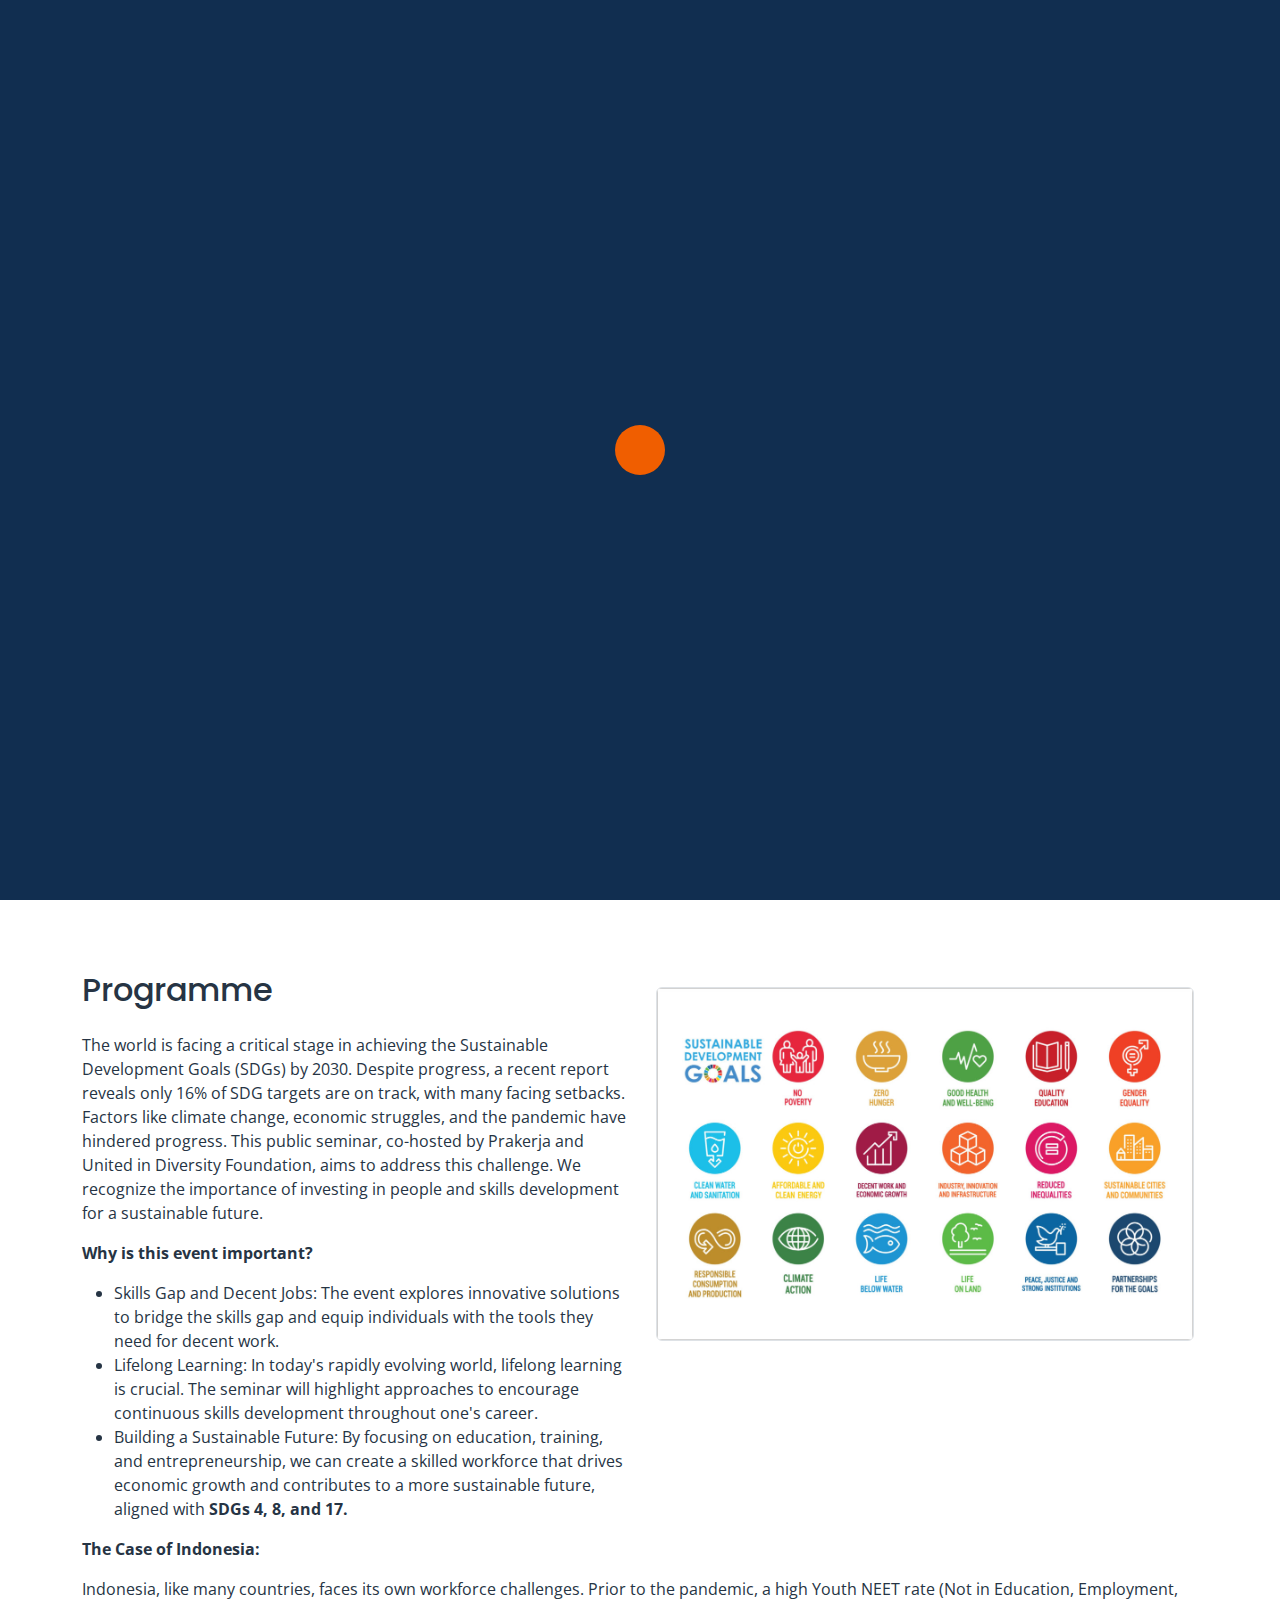
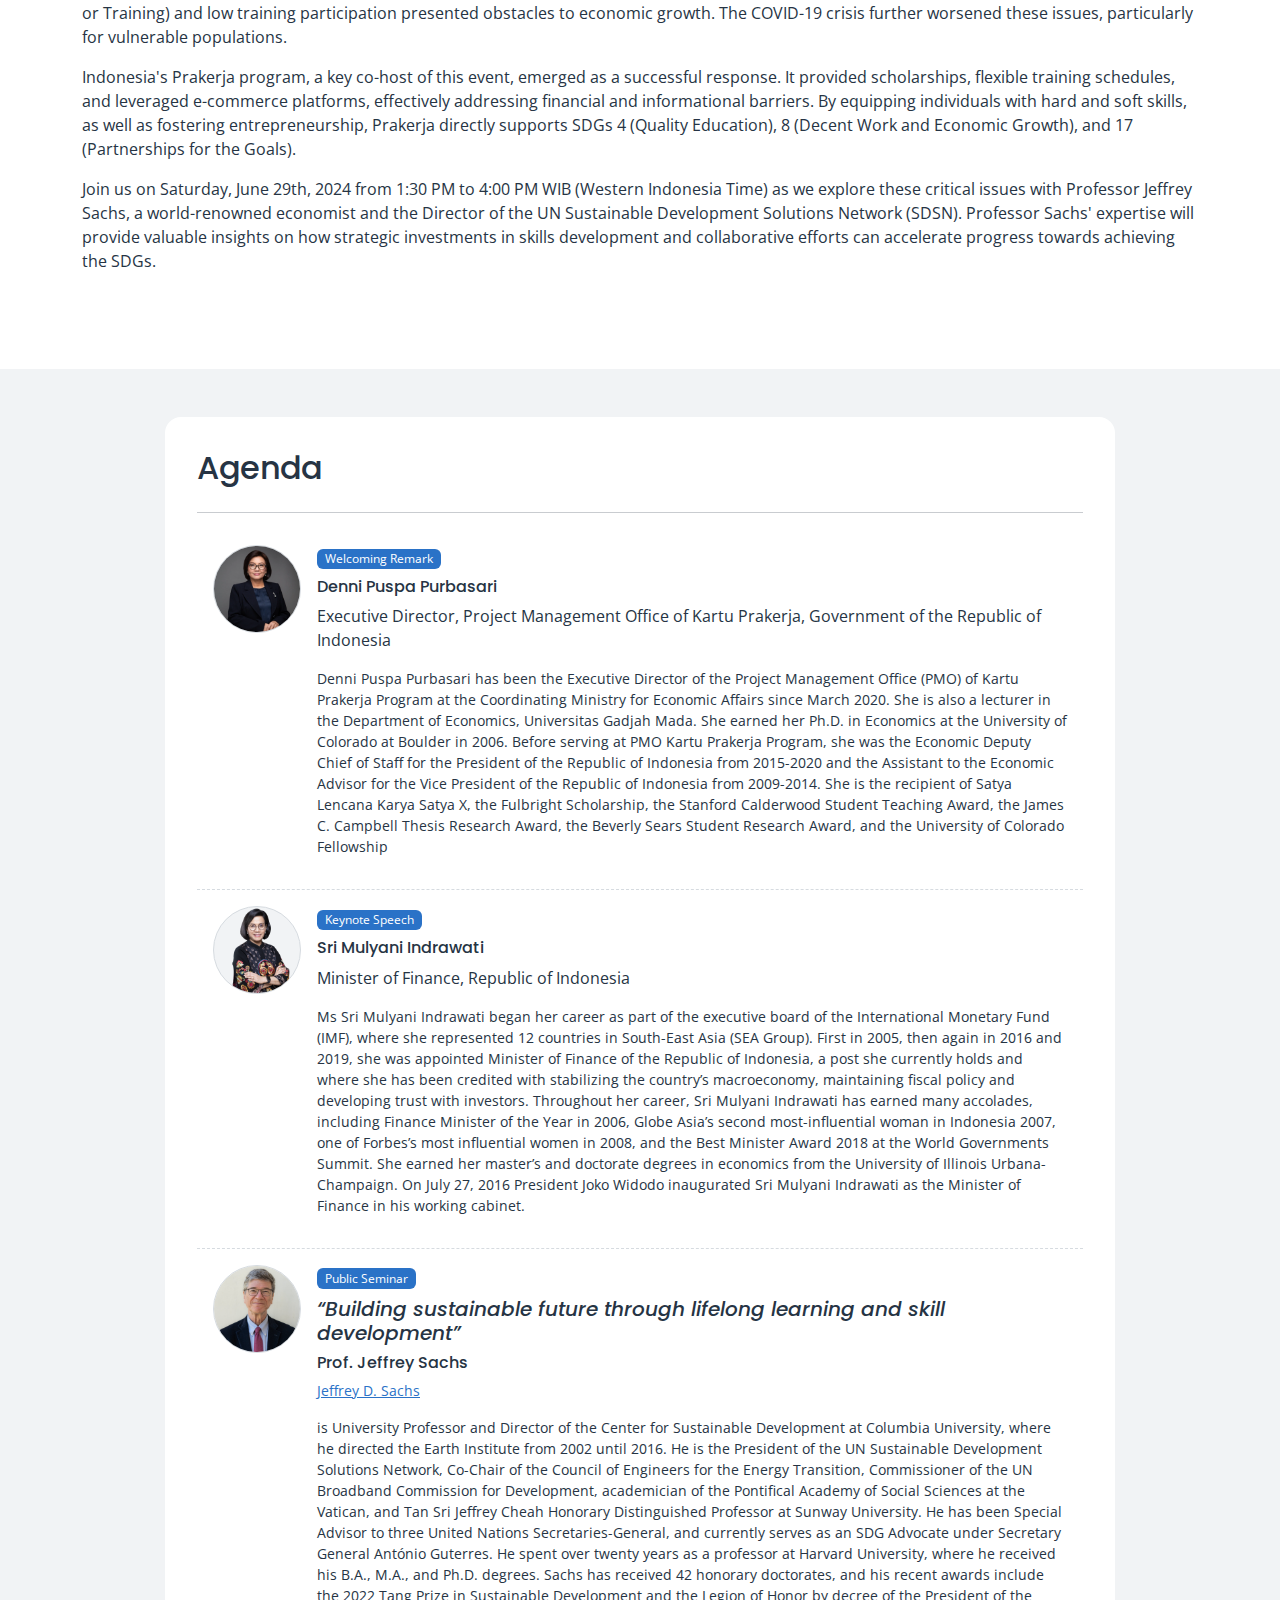
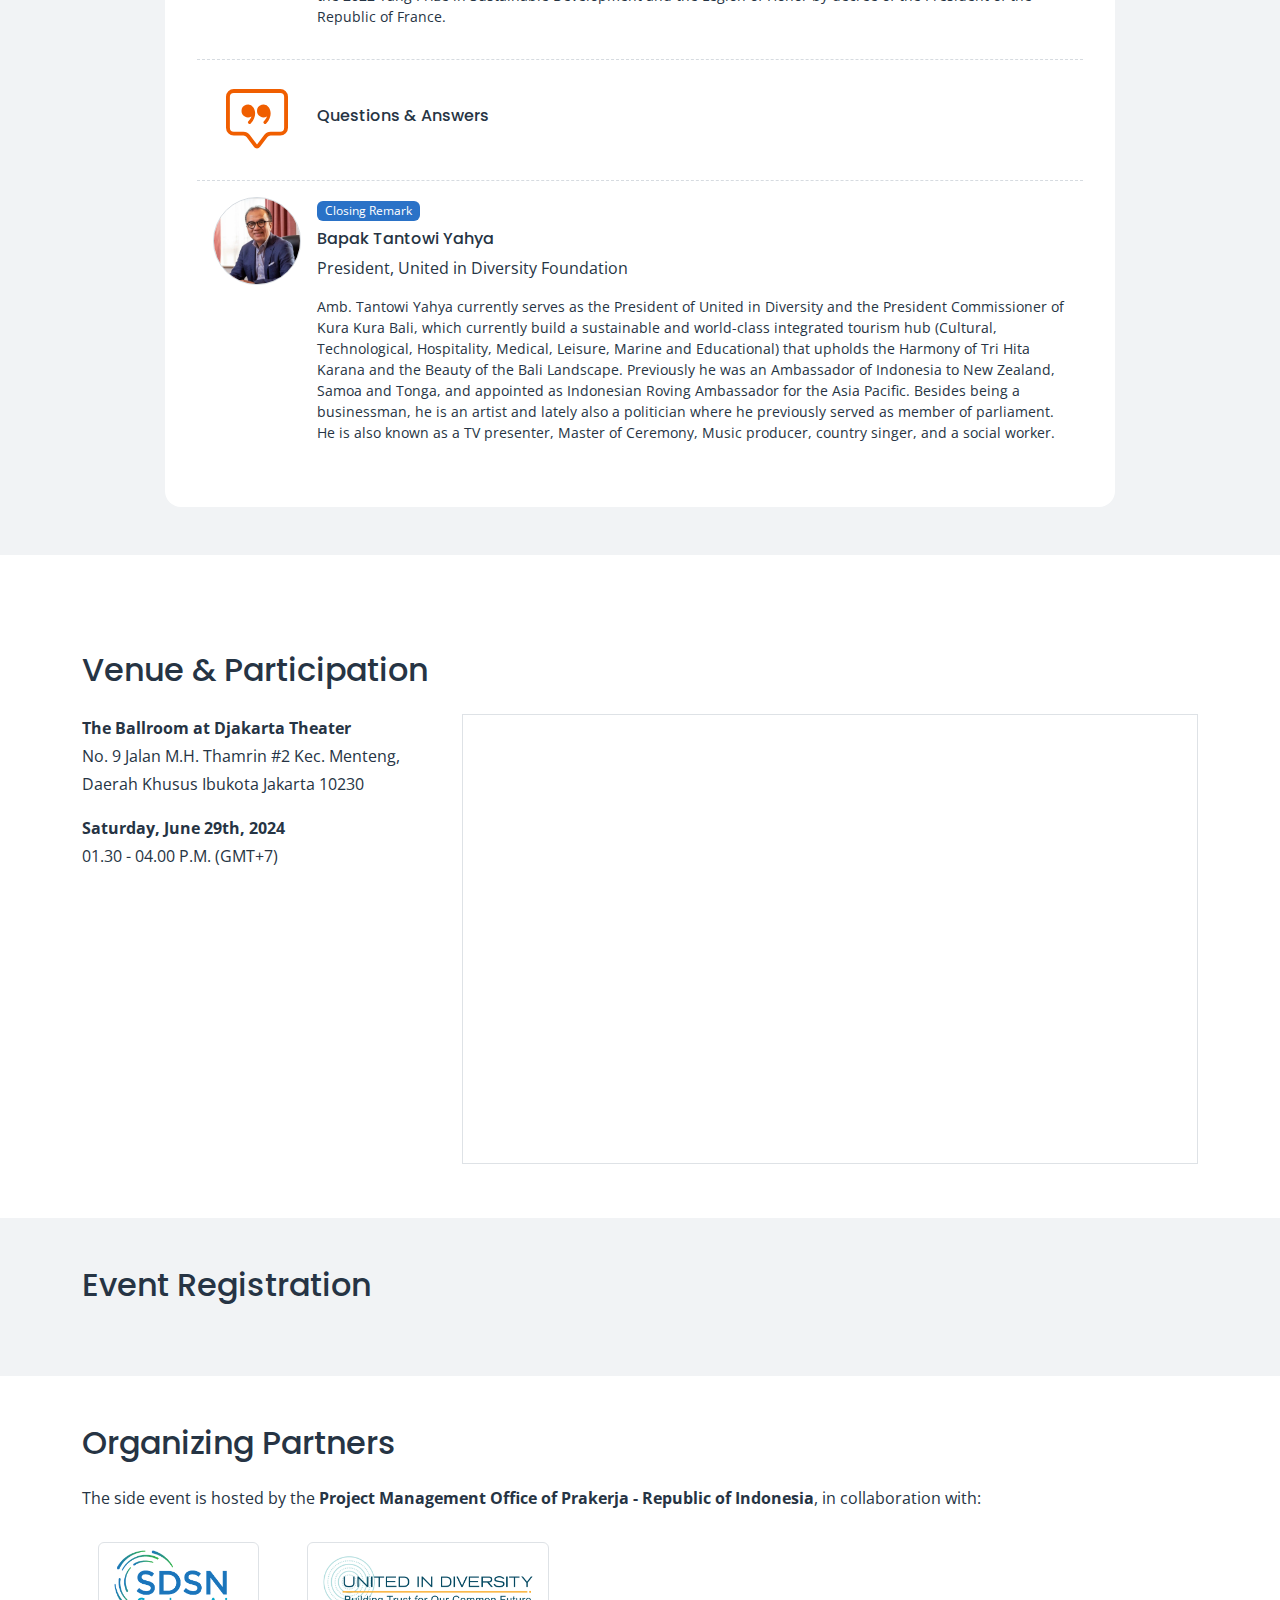
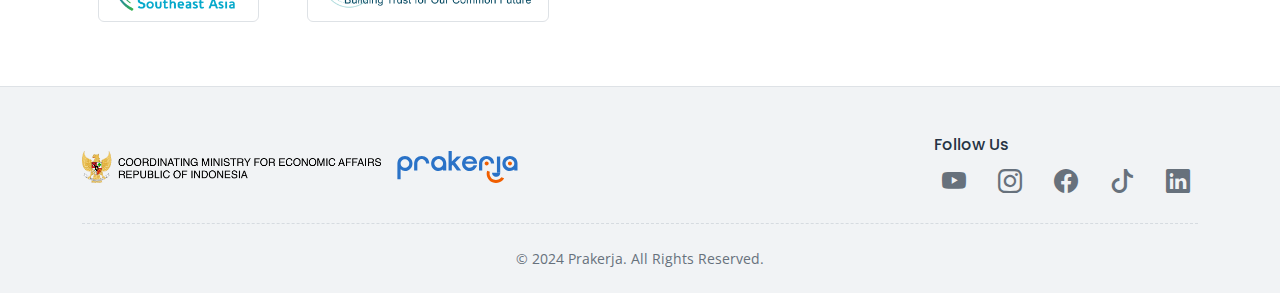
==== commit 46dfaad1: "update wording" ====
--- a/beta.html
+++ b/beta.html
@@ -70,8 +70,9 @@
               <div class="d-flex justify-content-center">
                 <div>
                   <h1 class="hidden">Building sustainable future through lifelong learning and skill development</h1>
-                  <div class="h1 display-4 text-light content__title mb-3 hero-text-shadow"><span class="content__title__inner" id="rev-1"> <span class="text-gradient-hero">Building sustainable future &amp; </span><span>through lifelong learning and skill development</span></span><br><span class="content__title__inner hero-text-shadow fs-4" id="rev-2">Saturday, June 29th, 2024</span></div>
+                  <div class="h1 display-4 text-light content__title mb-3 hero-text-shadow"><span class="content__title__inner text-gradient-hero" id="rev-1">Building sustainable future </span><br><span class="content__title__inner hero-text-shadow" id="rev-2">through lifelong learning and skill development</span></div>
                   <div class="col-lg-6">
+                    <h3 class="text-light">Saturday, June 29th, 2024</h3>
                     <p class="text-light"> </p><a class="btn btn-orange" href="#register">Register Now</a>
                   </div>
                 </div>
@@ -144,7 +145,7 @@
                         <h5><i>“Building sustainable future through lifelong learning and skill development”</i></h5>
                         <h6>Prof. Jeffrey Sachs</h6>
                         <p class="fs-7"> <a href="https://www.jeffsachs.org/" target="_blank">Jeffrey D. Sachs </a></p>
-                        <p class="fs-7">is University Professor and Director of the Center for Sustainable Development at Columbia University, where he directed the Earth Institute from 2002 until 2016. He is President of the UN Sustainable Development Solutions Network, Co-Chair of the Council of Engineers for the Energy Transition, Commissioner of the UN Broadband Commission for Development, academician of the Pontifical Academy of Social Sciences at the Vatican, and Tan Sri Jeffrey Cheah Honorary Distinguished Professor at Sunway University. He has been Special Advisor to three United Nations Secretaries-General, and currently serves as an SDG Advocate under Secretary General António Guterres. He spent over twenty years as a professor at Harvard University, where he received his B.A., M.A., and Ph.D. degrees. Sachs has received 42 honorary doctorates, and his recent awards include the 2022 Tang Prize in Sustainable Development and the Legion of Honor by decree of the President of the Republic of France.</p>
+                        <p class="fs-7">is University Professor and Director of the Center for Sustainable Development at Columbia University, where he directed the Earth Institute from 2002 until 2016. He is the President of the UN Sustainable Development Solutions Network, Co-Chair of the Council of Engineers for the Energy Transition, Commissioner of the UN Broadband Commission for Development, academician of the Pontifical Academy of Social Sciences at the Vatican, and Tan Sri Jeffrey Cheah Honorary Distinguished Professor at Sunway University. He has been Special Advisor to three United Nations Secretaries-General, and currently serves as an SDG Advocate under Secretary General António Guterres. He spent over twenty years as a professor at Harvard University, where he received his B.A., M.A., and Ph.D. degrees. Sachs has received 42 honorary doctorates, and his recent awards include the 2022 Tang Prize in Sustainable Development and the Legion of Honor by decree of the President of the Republic of France.</p>
                       </div>
                     </div>
                   </div>
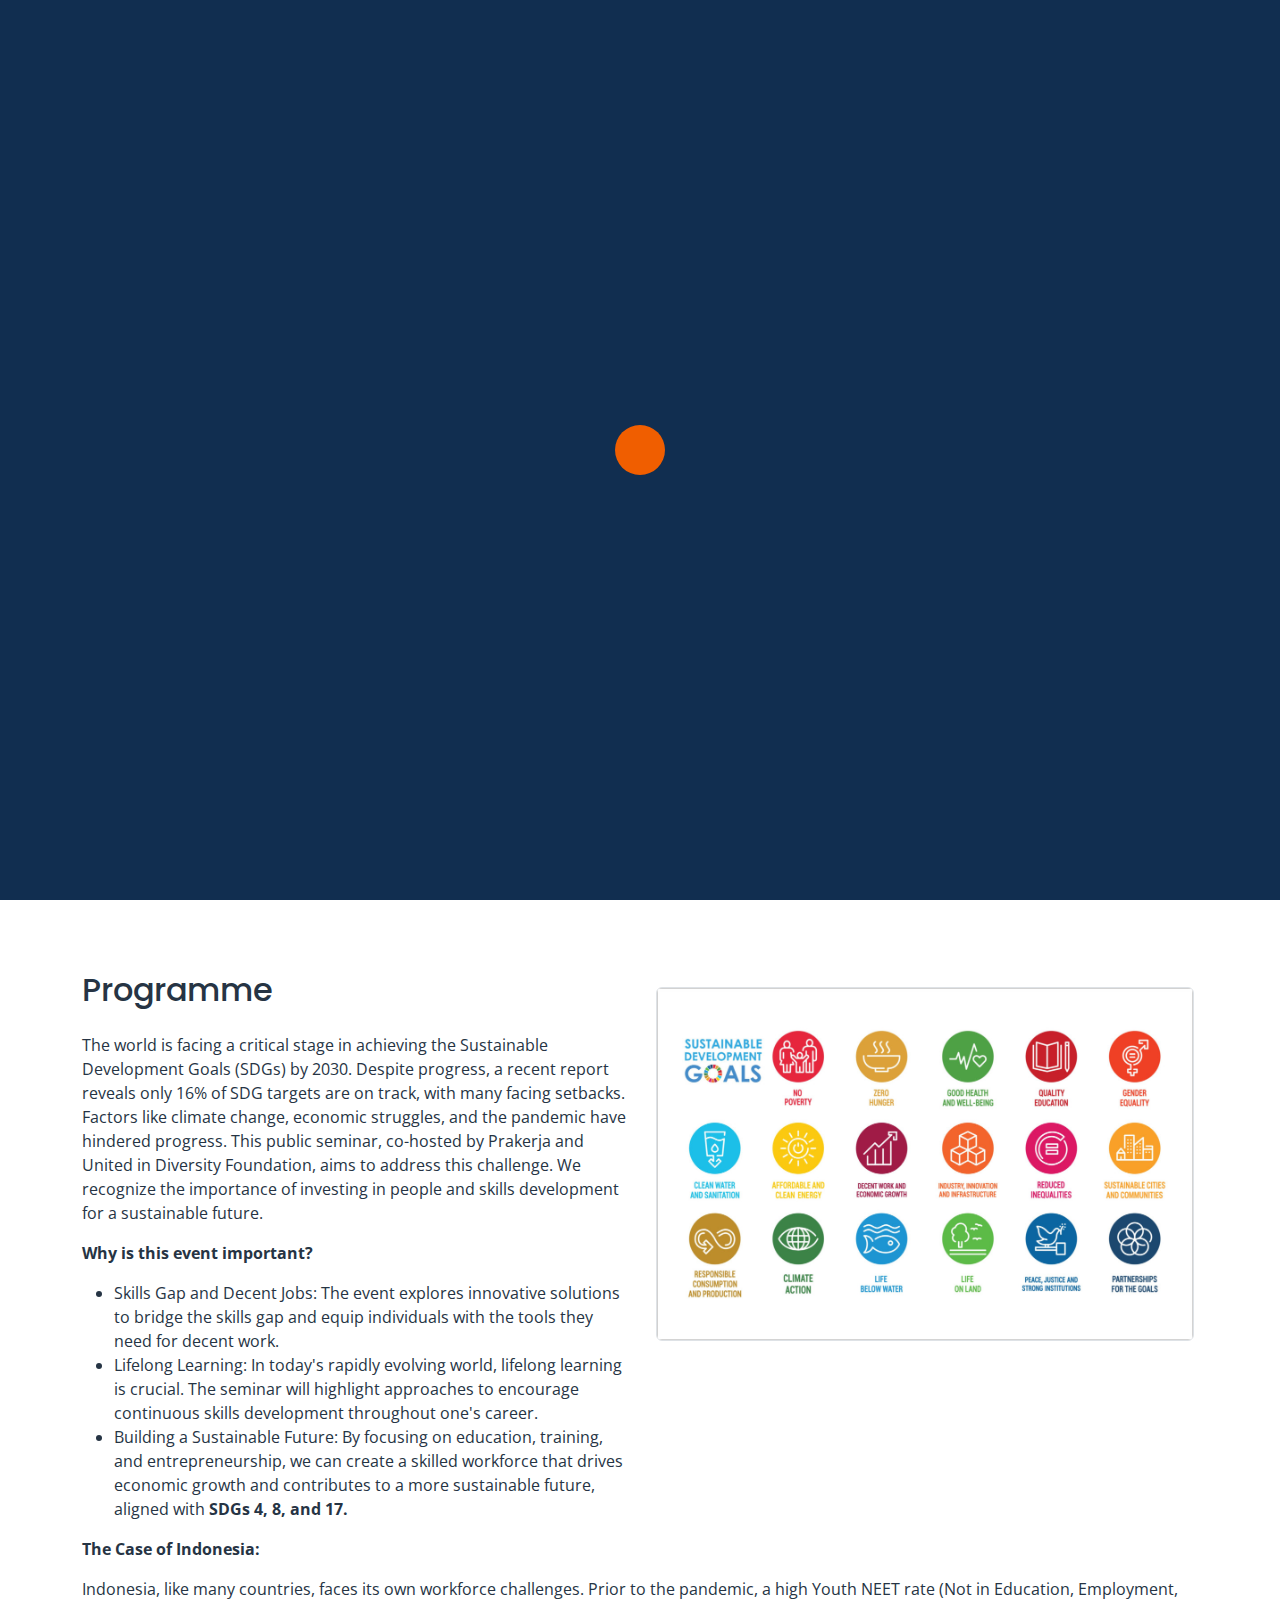
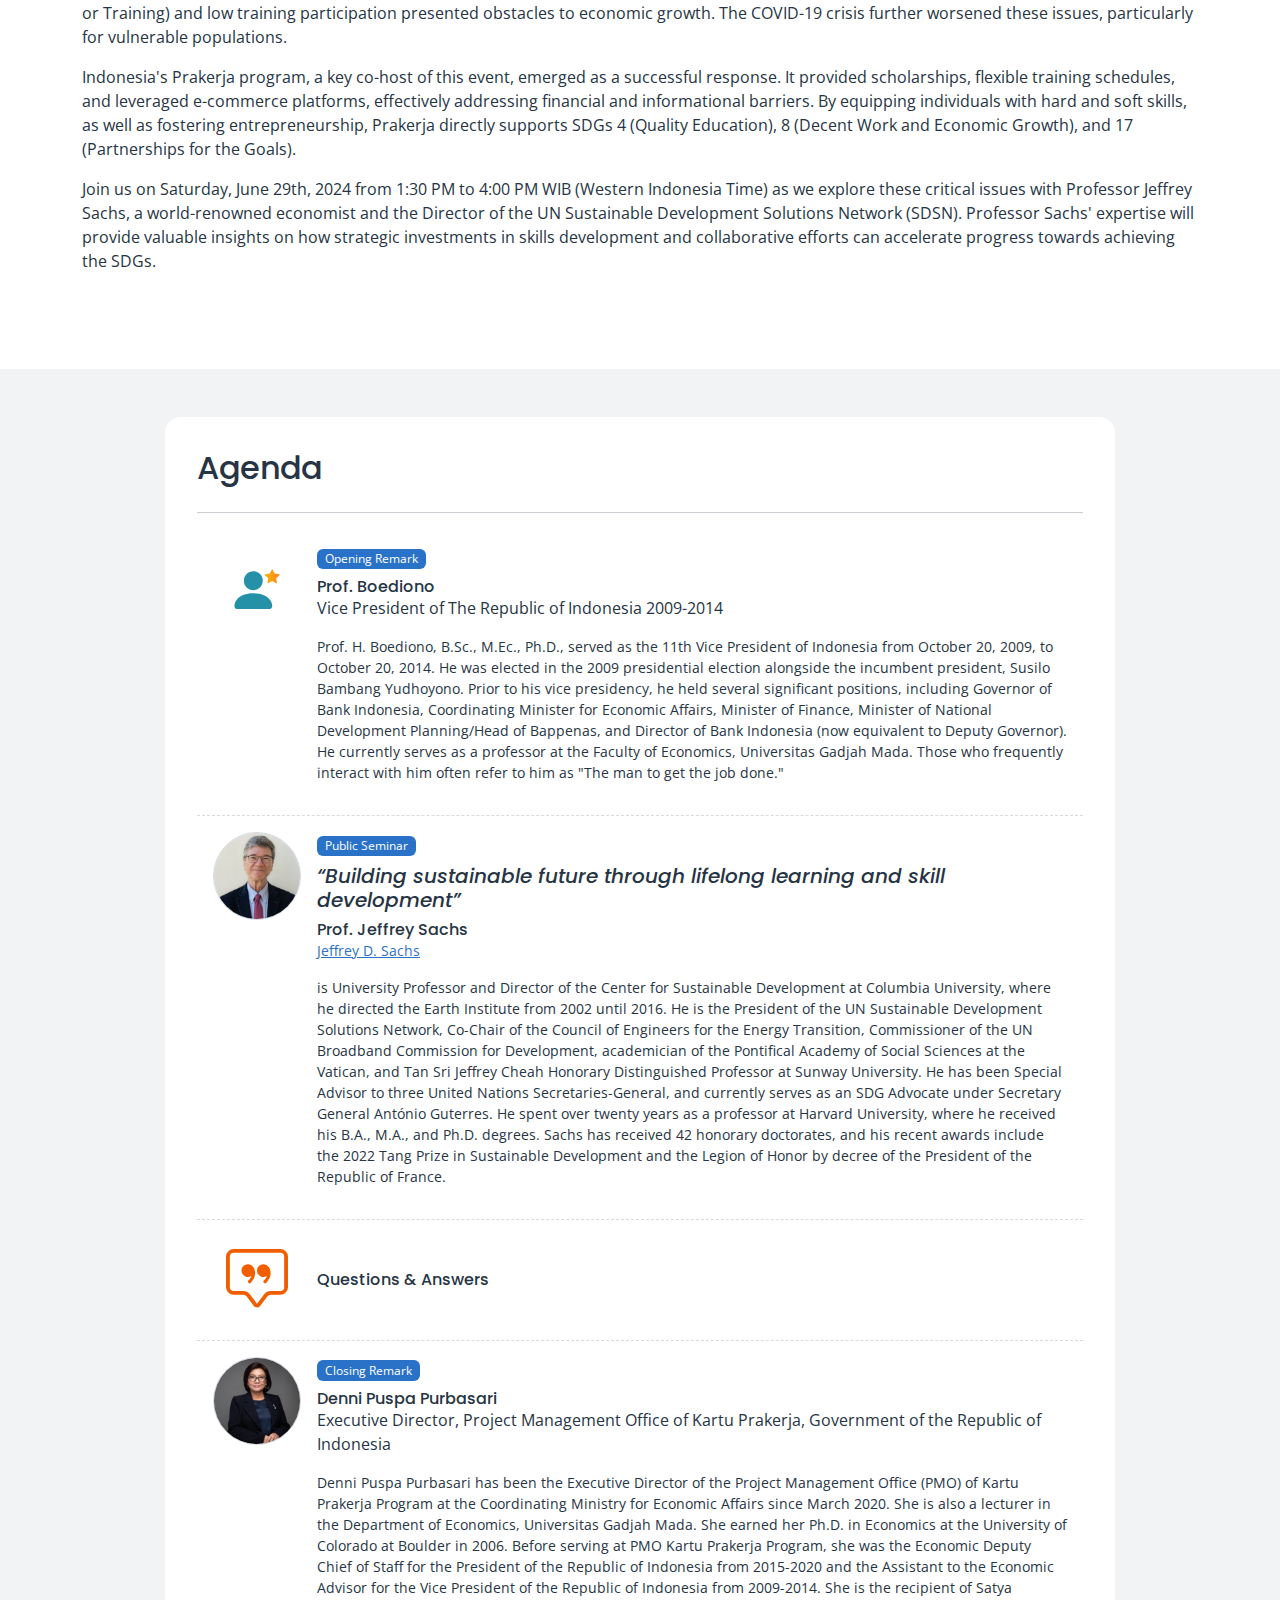
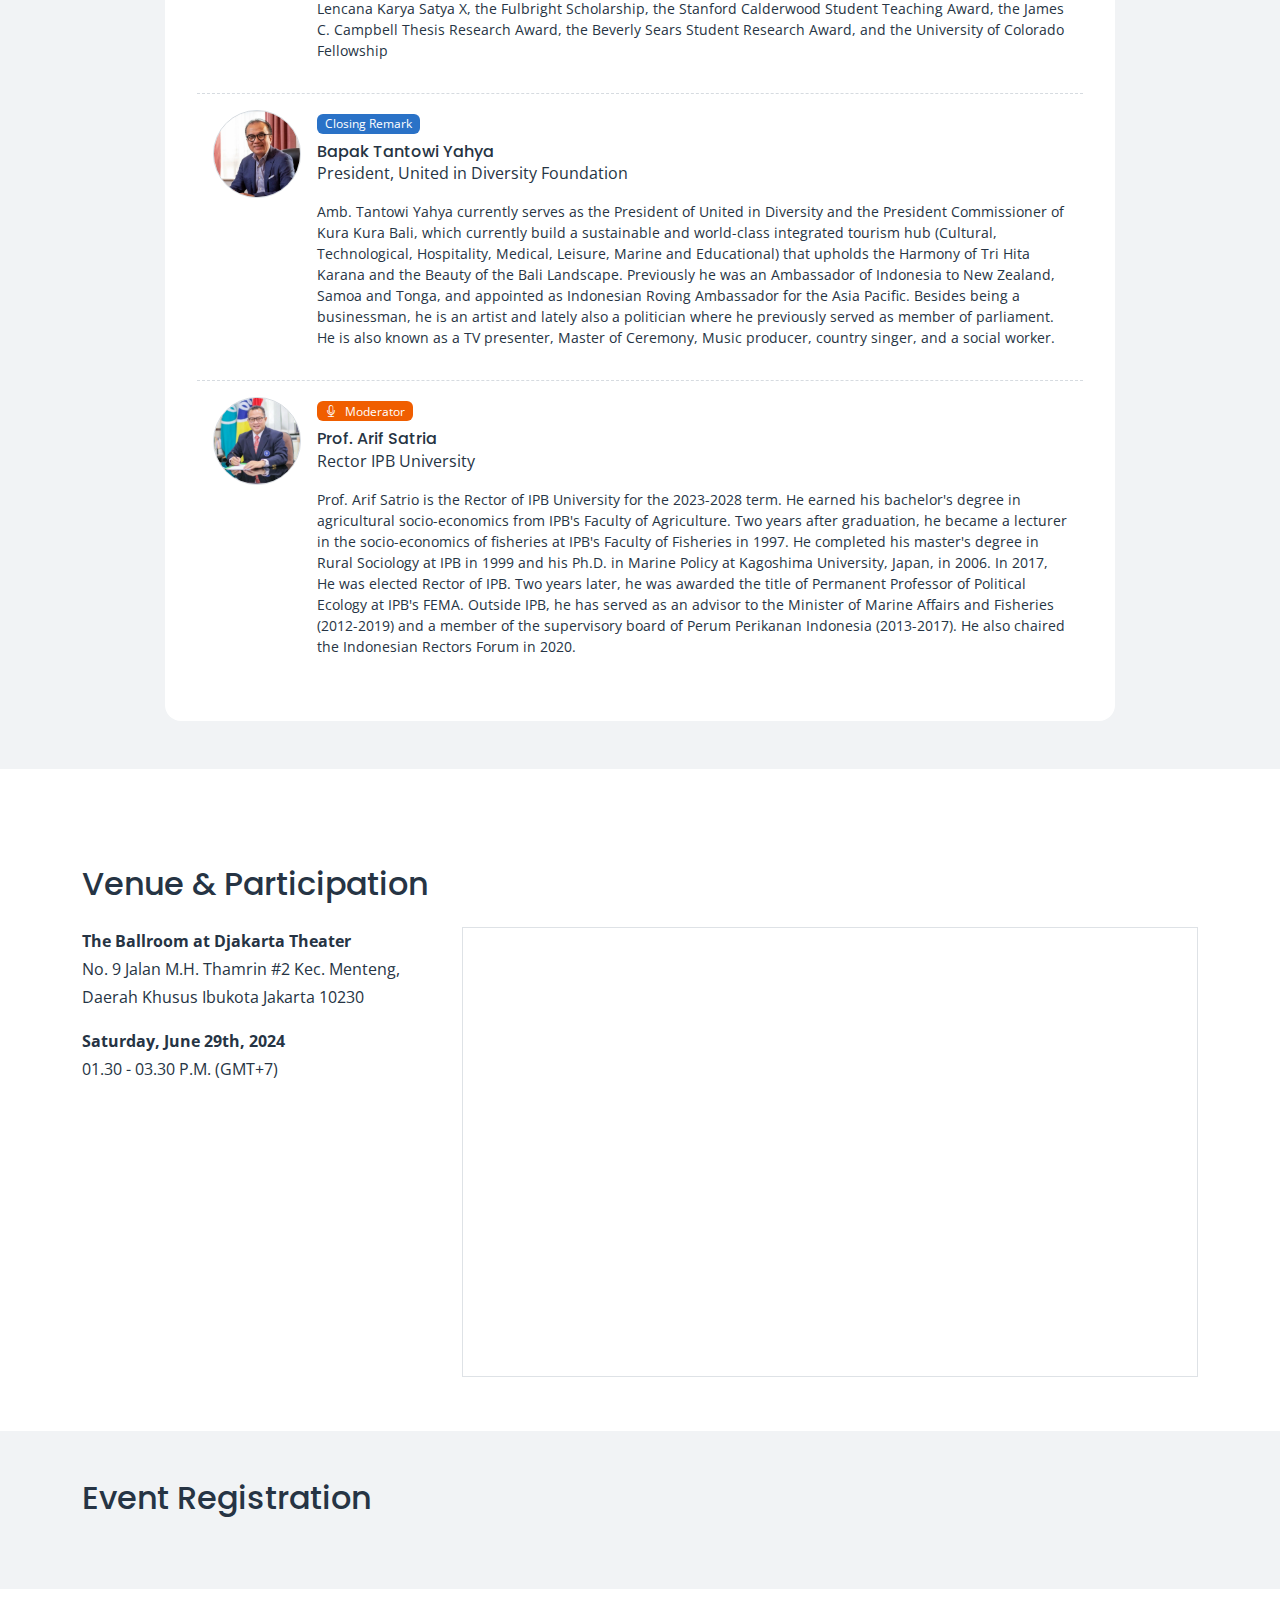
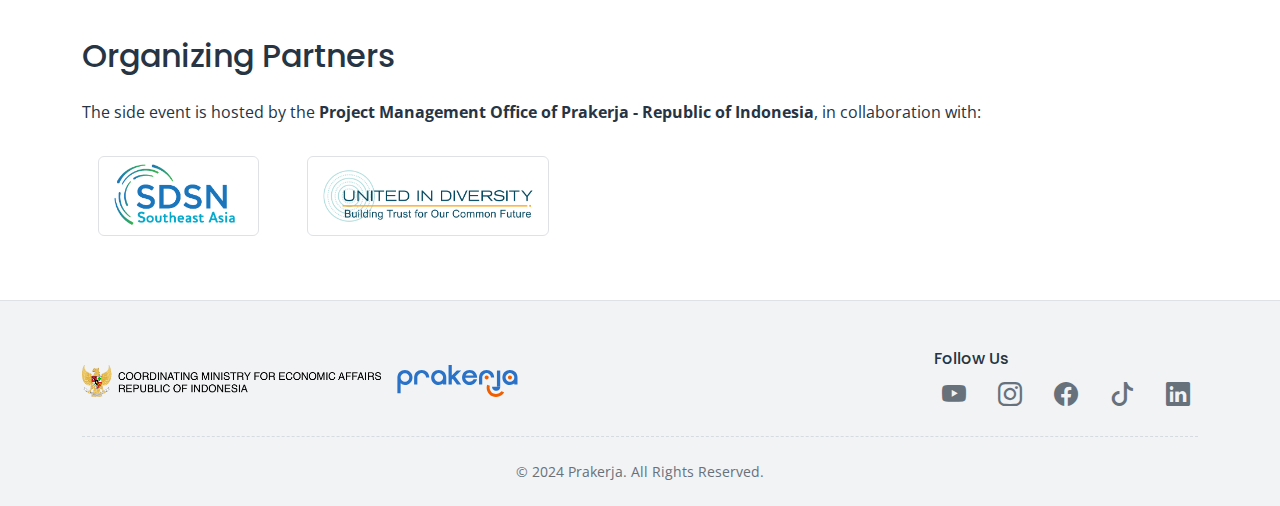
==== commit 316b6710: "update agenda" ====
--- a/beta.html
+++ b/beta.html
@@ -8,7 +8,7 @@
     <meta name="description" content="Professor Sachs' participation in the Prakerja and Unity in Diversity (UID) event will provide a critical perspective on these transformative actions, highlighting pathways to achieving the SDGs through strategic investments and collaborative efforts.">
     <link rel="canonical" href="https://lifelonglearning.prakerja.go.id">
     <link rel="alternate" hreflang="id" href="https://lifelonglearning.prakerja.go.id">
-    <meta property="og:image" content="/img/lifelonglearning-cover.jpg">
+    <meta property="og:image" content="/img/image-place-holder-prakerja-final.png">
     <meta property="og:image:width" content="400">
     <meta property="og:image:height" content="627">
     <meta property="og:locale" content="id_ID">
@@ -20,7 +20,7 @@
     <meta name="twitter:site" content="prakerja.go.id">
     <meta name="twitter:title" content="Skills Development and Lifelong Learning for Decent Jobs - Prakerja Event">
     <meta name="twitter:description" content="Professor Sachs' participation in the Prakerja and Unity in Diversity (UID) event will provide a critical perspective on these transformative actions, highlighting pathways to achieving the SDGs through strategic investments and collaborative efforts.">
-    <meta name="twitter:image" content="/img/lifelonglearning-cover.jpg">
+    <meta name="twitter:image" content="/img/image-place-holder-prakerja-final.png">
     <meta name="twitter:image:width" content="1200">
     <meta name="twitter:image:height" content="630">
     <meta http-equiv="X-UA-Compatible" content="IE=edge,chrome=1">
@@ -32,10 +32,21 @@
     <link rel="stylesheet" href="css/bootstrap.css">
     <link rel="stylesheet" href="css/prakerja-style.css">
     <link rel="stylesheet" href="css/style1.css">
+    <!-- Google Tag Manager-->
+    <script>
+      (function(w,d,s,l,i){w[l]=w[l]||[];w[l].push({'gtm.start':
+      new Date().getTime(),event:'gtm.js'});var f=d.getElementsByTagName(s)[0],
+      j=d.createElement(s),dl=l!='dataLayer'?'&l='+l:'';j.async=true;j.src=
+      'https://www.googletagmanager.com/gtm.js?id='+i+dl;f.parentNode.insertBefore(j,f);
+      })(window,document,'script','dataLayer','GTM-TTFX6N6');
+    </script>
   </head>
   <body class="loading">
-    <noscript><a href="https://www.eventbrite.com/e/public-seminar-skills-development-and-lifelong-learning-for-decent-jobs-tickets-929576246577" rel="noopener noreferrer" target="_blank">
-        <Buy>Tickets on Eventbrite</Buy></a></noscript>
+    <noscript>
+      <iframe src="https://www.googletagmanager.com/ns.html?id=GTM-TTFX6N6" height="0" width="0" style="display:none;visibility:hidden">
+        <!-- End Google Tag Manager (noscript)-->
+      </iframe>
+    </noscript>
     <header class="pdt-header">
       <div class="container-lg px-3 px-md-0">
         <div class="d-flex justify-content-xl-between flex-row flex-lg-column flex-xl-row align-items-center"><a class="logo ms-0 ms-sm-3 ms-lg-0" href="index.html"></a>
@@ -117,9 +128,38 @@
                   <hr>
                   <div class="list-agenda-item d-flex align-items-center p-3 gap-3 justify-content-between">
                     <div class="d-lg-flex align-items-center gap-3">
+                      <div class="avatar avatar-icon align-self-start"><img src="img/icon-guest-star.svg" alt="Prof. Boediono"></div>
+                      <div><span class="badge text-bg-primary mb-2">Opening Remark</span>
+                        <h6 class="mb-0">Prof. Boediono</h6>
+                        <p>Vice President of The Republic of Indonesia 2009-2014</p>
+                        <p class="fs-7">Prof. H. Boediono, B.Sc., M.Ec., Ph.D., served as the 11th Vice President of Indonesia from October 20, 2009, to October 20, 2014. He was elected in the 2009 presidential election alongside the incumbent president, Susilo Bambang Yudhoyono. Prior to his vice presidency, he held several significant positions, including Governor of Bank Indonesia, Coordinating Minister for Economic Affairs, Minister of Finance, Minister of National Development Planning/Head of Bappenas, and Director of Bank Indonesia (now equivalent to Deputy Governor). He currently serves as a professor at the Faculty of Economics, Universitas Gadjah Mada. Those who frequently interact with him often refer to him as "The man to get the job done."</p>
+                      </div>
+                    </div>
+                  </div>
+                  <div class="list-agenda-item d-flex align-items-center p-3 gap-3 justify-content-between">
+                    <div class="d-lg-flex align-items-center gap-3">
+                      <div class="avatar align-self-start"><img src="img/jeffrey_sachs.png" alt="Prof. Jeffrey Sachs"></div>
+                      <div><span class="badge text-bg-primary mb-2">Public Seminar</span>
+                        <h5><i>“Building sustainable future through lifelong learning and skill development”</i></h5>
+                        <h6 class="mb-0">Prof. Jeffrey Sachs</h6>
+                        <p class="fs-7"> <a href="https://www.jeffsachs.org/" target="_blank">Jeffrey D. Sachs </a></p>
+                        <p class="fs-7">is University Professor and Director of the Center for Sustainable Development at Columbia University, where he directed the Earth Institute from 2002 until 2016. He is the President of the UN Sustainable Development Solutions Network, Co-Chair of the Council of Engineers for the Energy Transition, Commissioner of the UN Broadband Commission for Development, academician of the Pontifical Academy of Social Sciences at the Vatican, and Tan Sri Jeffrey Cheah Honorary Distinguished Professor at Sunway University. He has been Special Advisor to three United Nations Secretaries-General, and currently serves as an SDG Advocate under Secretary General António Guterres. He spent over twenty years as a professor at Harvard University, where he received his B.A., M.A., and Ph.D. degrees. Sachs has received 42 honorary doctorates, and his recent awards include the 2022 Tang Prize in Sustainable Development and the Legion of Honor by decree of the President of the Republic of France.</p>
+                      </div>
+                    </div>
+                  </div>
+                  <div class="list-agenda-item d-flex align-items-center p-3 gap-3 justify-content-between">
+                    <div class="d-lg-flex align-items-center gap-3">
+                      <div class="avatar avatar-icon"><img src="img/chat-square-quote.svg" alt="Q&amp;A"></div>
+                      <div>
+                        <h6 class="mb-0">Questions & Answers</h6>
+                      </div>
+                    </div>
+                  </div>
+                  <div class="list-agenda-item d-flex align-items-center p-3 gap-3 justify-content-between">
+                    <div class="d-lg-flex align-items-center gap-3">
                       <div class="avatar align-self-start"><img src="img/denni_puspa_purbasari.webp" alt="Denni Puspa Purbasari"></div>
-                      <div><span class="badge text-bg-primary mb-2">Welcoming Remark</span>
-                        <h6>Denni Puspa Purbasari</h6>
+                      <div><span class="badge text-bg-primary mb-2">Closing Remark</span>
+                        <h6 class="mb-0">Denni Puspa Purbasari</h6>
                         <p>
                           Executive Director, Project Management Office of Kartu Prakerja, Government of the
                           Republic of Indonesia
@@ -130,43 +170,24 @@
                   </div>
                   <div class="list-agenda-item d-flex align-items-center p-3 gap-3 justify-content-between">
                     <div class="d-lg-flex align-items-center gap-3">
-                      <div class="avatar align-self-start"><img src="img/sri-mulyani.png" alt="Ibu Sri Mulyani"></div>
-                      <div><span class="badge text-bg-primary mb-2">Keynote Speech</span>
-                        <h6>Sri Mulyani Indrawati</h6>
-                        <p>Minister of Finance, Republic of Indonesia</p>
-                        <p class="fs-7">Ms Sri Mulyani Indrawati began her career as part of the executive board of the International Monetary Fund (IMF), where she represented 12 countries in South-East Asia (SEA Group). First in 2005, then again in 2016 and 2019, she was appointed Minister of Finance of the Republic of Indonesia, a post she currently holds and where she has been credited with stabilizing the country’s macroeconomy, maintaining fiscal policy and developing trust with investors. Throughout her career, Sri Mulyani Indrawati has earned many accolades, including Finance Minister of the Year in 2006, Globe Asia’s second most-influential woman in Indonesia 2007, one of Forbes’s most influential women in 2008, and the Best Minister Award 2018 at the World Governments Summit. She earned her master’s and doctorate degrees in economics from the University of Illinois Urbana-Champaign. On July 27, 2016 President Joko Widodo inaugurated Sri Mulyani Indrawati as the Minister of Finance in his working cabinet. </p>
-                      </div>
-                    </div>
-                  </div>
-                  <div class="list-agenda-item d-flex align-items-center p-3 gap-3 justify-content-between">
-                    <div class="d-lg-flex align-items-center gap-3">
-                      <div class="avatar align-self-start"><img src="img/jeffrey_sachs.png" alt="Prof. Jeffrey Sachs"></div>
-                      <div><span class="badge text-bg-primary mb-2">Public Seminar</span>
-                        <h5><i>“Building sustainable future through lifelong learning and skill development”</i></h5>
-                        <h6>Prof. Jeffrey Sachs</h6>
-                        <p class="fs-7"> <a href="https://www.jeffsachs.org/" target="_blank">Jeffrey D. Sachs </a></p>
-                        <p class="fs-7">is University Professor and Director of the Center for Sustainable Development at Columbia University, where he directed the Earth Institute from 2002 until 2016. He is the President of the UN Sustainable Development Solutions Network, Co-Chair of the Council of Engineers for the Energy Transition, Commissioner of the UN Broadband Commission for Development, academician of the Pontifical Academy of Social Sciences at the Vatican, and Tan Sri Jeffrey Cheah Honorary Distinguished Professor at Sunway University. He has been Special Advisor to three United Nations Secretaries-General, and currently serves as an SDG Advocate under Secretary General António Guterres. He spent over twenty years as a professor at Harvard University, where he received his B.A., M.A., and Ph.D. degrees. Sachs has received 42 honorary doctorates, and his recent awards include the 2022 Tang Prize in Sustainable Development and the Legion of Honor by decree of the President of the Republic of France.</p>
-                      </div>
-                    </div>
-                  </div>
-                  <div class="list-agenda-item d-flex align-items-center p-3 gap-3 justify-content-between">
-                    <div class="d-lg-flex align-items-center gap-3">
-                      <div class="avatar avatar-icon"><img src="img/chat-square-quote.svg" alt="Q&amp;A"></div>
-                      <div>
-                        <h6>Questions & Answers</h6>
-                      </div>
-                    </div>
-                  </div>
-                  <div class="d-flex align-items-center p-3 gap-3 justify-content-between">
-                    <div class="d-lg-flex align-items-center gap-3">
                       <div class="avatar align-self-start"><img src="img/tanto-wiyahya.png" alt="Tantowi Yahya"></div>
                       <div><span class="badge text-bg-primary mb-2">Closing Remark</span>
-                        <h6>Bapak Tantowi Yahya</h6>
+                        <h6 class="mb-0">Bapak Tantowi Yahya</h6>
                         <p><span>President, United in Diversity Foundation</span></p>
                         <p class="fs-7">Amb. Tantowi Yahya currently serves as the President of United in Diversity and the President Commissioner of Kura Kura Bali, which currently build a sustainable and world-class integrated tourism hub (Cultural, Technological, Hospitality, Medical, Leisure, Marine and Educational) that upholds the Harmony of Tri Hita Karana and the Beauty of the Bali Landscape. Previously he was an Ambassador of Indonesia to New Zealand, Samoa and Tonga, and appointed as Indonesian Roving Ambassador for the Asia Pacific. Besides being a businessman, he is an artist and lately also a politician where he previously served as member of parliament. He is also known as a TV presenter, Master of Ceremony, Music producer, country singer, and a social worker.</p>
                       </div>
                     </div>
                   </div>
+                  <div class="d-flex align-items-center p-3 gap-3 justify-content-between">
+                    <div class="d-lg-flex align-items-center gap-3">
+                      <div class="avatar align-self-start"><img src="img/arif-satria.webp" alt="Arif Satria"></div>
+                      <div><span class="badge text-bg-secondary mb-2"> <i class="bi bi-mic me-2"></i>Moderator</span>
+                        <h6 class="mb-0">Prof. Arif Satria</h6>
+                        <p><span>Rector IPB University</span></p>
+                        <p class="fs-7">Prof. Arif Satrio is the Rector of IPB University for the 2023-2028 term. He earned his bachelor's degree in agricultural socio-economics from IPB's Faculty of Agriculture. Two years after graduation, he became a lecturer in the socio-economics of fisheries at IPB's Faculty of Fisheries in 1997. He completed his master's degree in Rural Sociology at IPB in 1999 and his Ph.D. in Marine Policy at Kagoshima University, Japan, in 2006. In 2017, He was elected Rector of IPB. Two years later, he was awarded the title of Permanent Professor of Political Ecology at IPB's FEMA. Outside IPB, he has served as an advisor to the Minister of Marine Affairs and Fisheries (2012-2019) and a member of the supervisory board of Perum Perikanan Indonesia (2013-2017). He also chaired the Indonesian Rectors Forum in 2020.</p>
+                      </div>
+                    </div>
+                  </div>
                 </div>
               </div>
             </div>
@@ -183,7 +204,7 @@
           <div class="row">
             <div class="col-lg-4">
               <p class="paragraph-regular"><b>The Ballroom at Djakarta Theater</b><br><span>No. 9 Jalan M.H. Thamrin #2 Kec. Menteng, Daerah Khusus Ibukota Jakarta 10230</span></p>
-              <p class="paragraph-regular"><span> <b>Saturday, June 29th, 2024 </b></span><br><span>01.30 - 04.00 P.M. (GMT+7)</span></p>
+              <p class="paragraph-regular"><span> <b>Saturday, June 29th, 2024 </b></span><br><span>01.30 - 03.30 P.M. (GMT+7)</span></p>
             </div>
             <div class="col-lg-8 bg-default">
               <iframe class="border" src="https://www.google.com/maps/embed?pb=!1m18!1m12!1m3!1d2799.1348377426384!2d106.82531260320492!3d-6.187594120243452!2m3!1f0!2f0!3f0!3m2!1i1024!2i768!4f13.1!3m3!1m2!1s0x2e69f42f5592786f%3A0xccd9450b62b24e3e!2sDjakarta%20XXI!5e0!3m2!1sen!2sid!4v1718969071818!5m2!1sen!2sid" width="100%" height="450" style="border:0;" allowfullscreen="" loading="lazy" referrerpolicy="no-referrer-when-downgrade"></iframe>
@@ -201,6 +222,8 @@
             </div>
             <div class="row">
               <div class="col-md-12 col-lg-12" id="eventbrite-widget-container-929576246577"></div>
+              <noscript> <a href="https://www.eventbrite.com/e/public-seminar-skills-development-and-lifelong-learning-for-decent-jobs-tickets-929576246577" rel="noopener noreferrer" target="_blank">
+                  <Buy>Tickets on Eventbrite</Buy></a></noscript>
             </div>
           </div>
         </div>
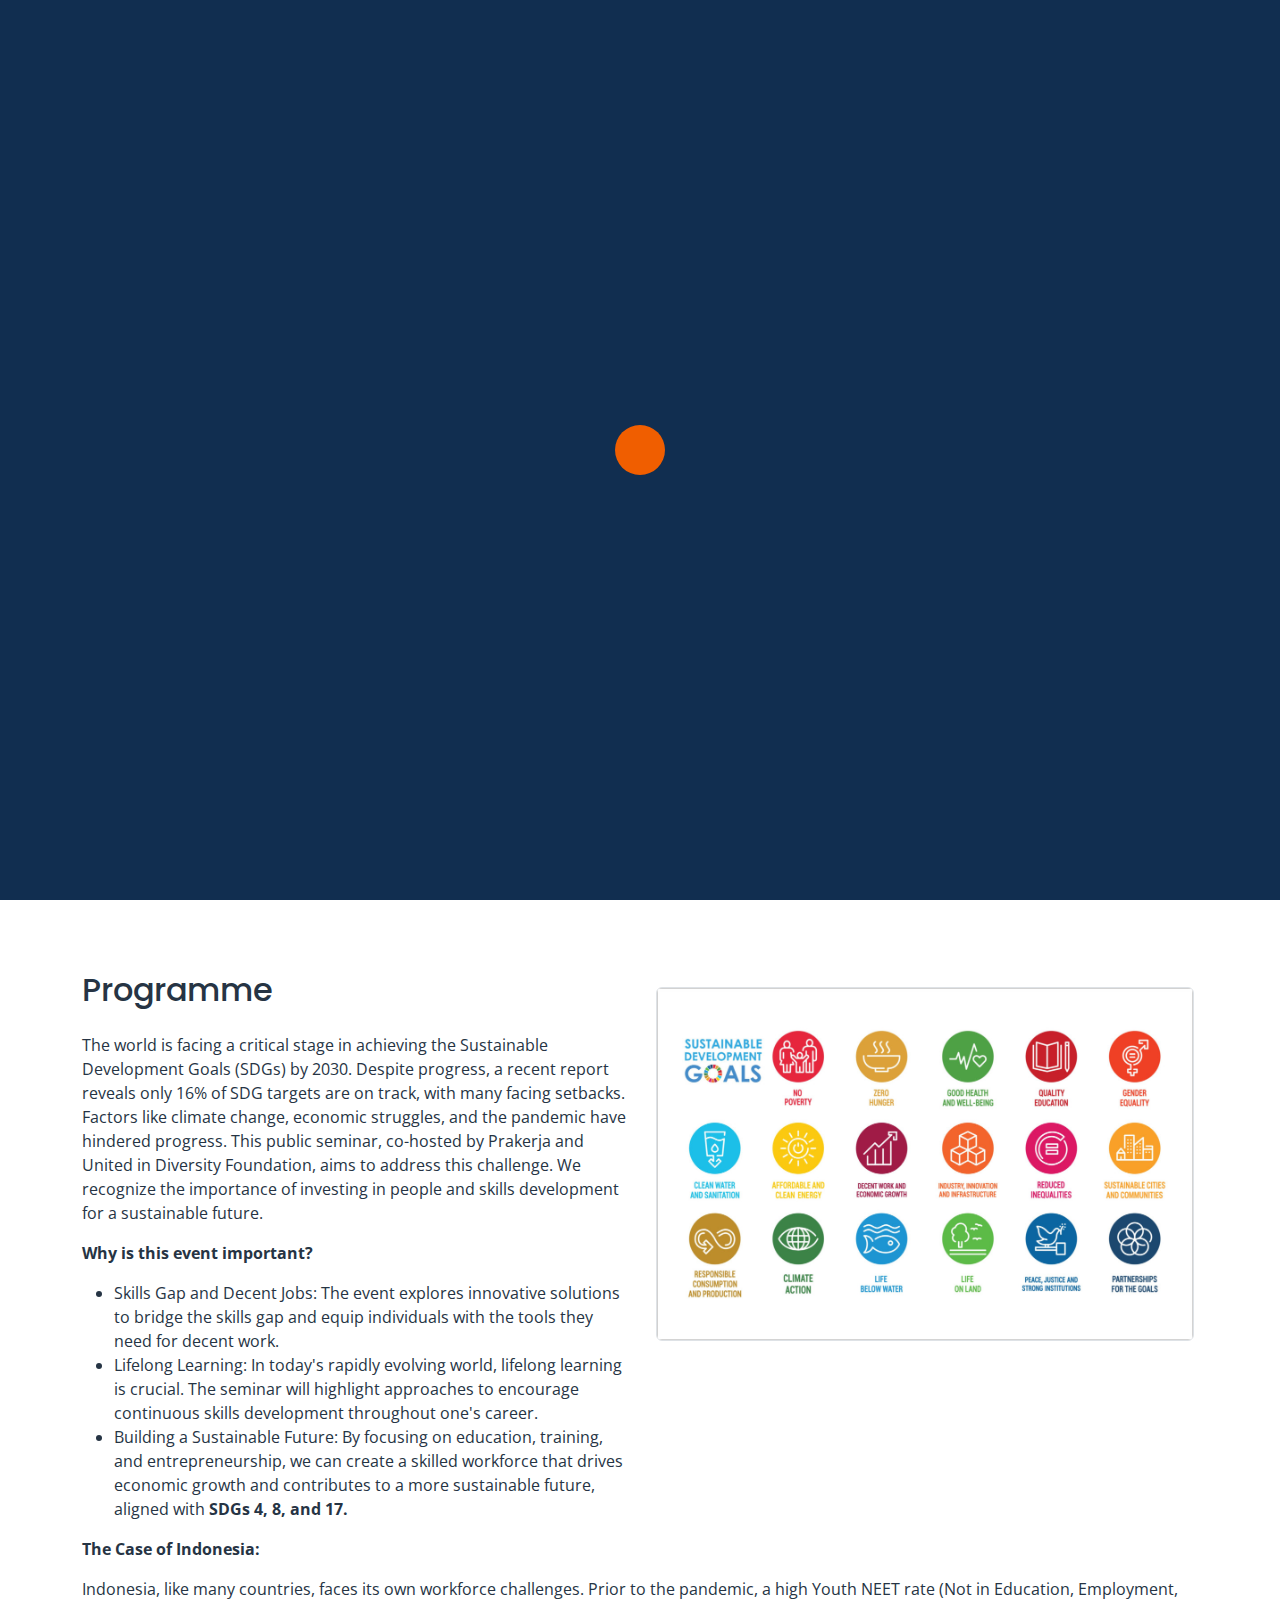
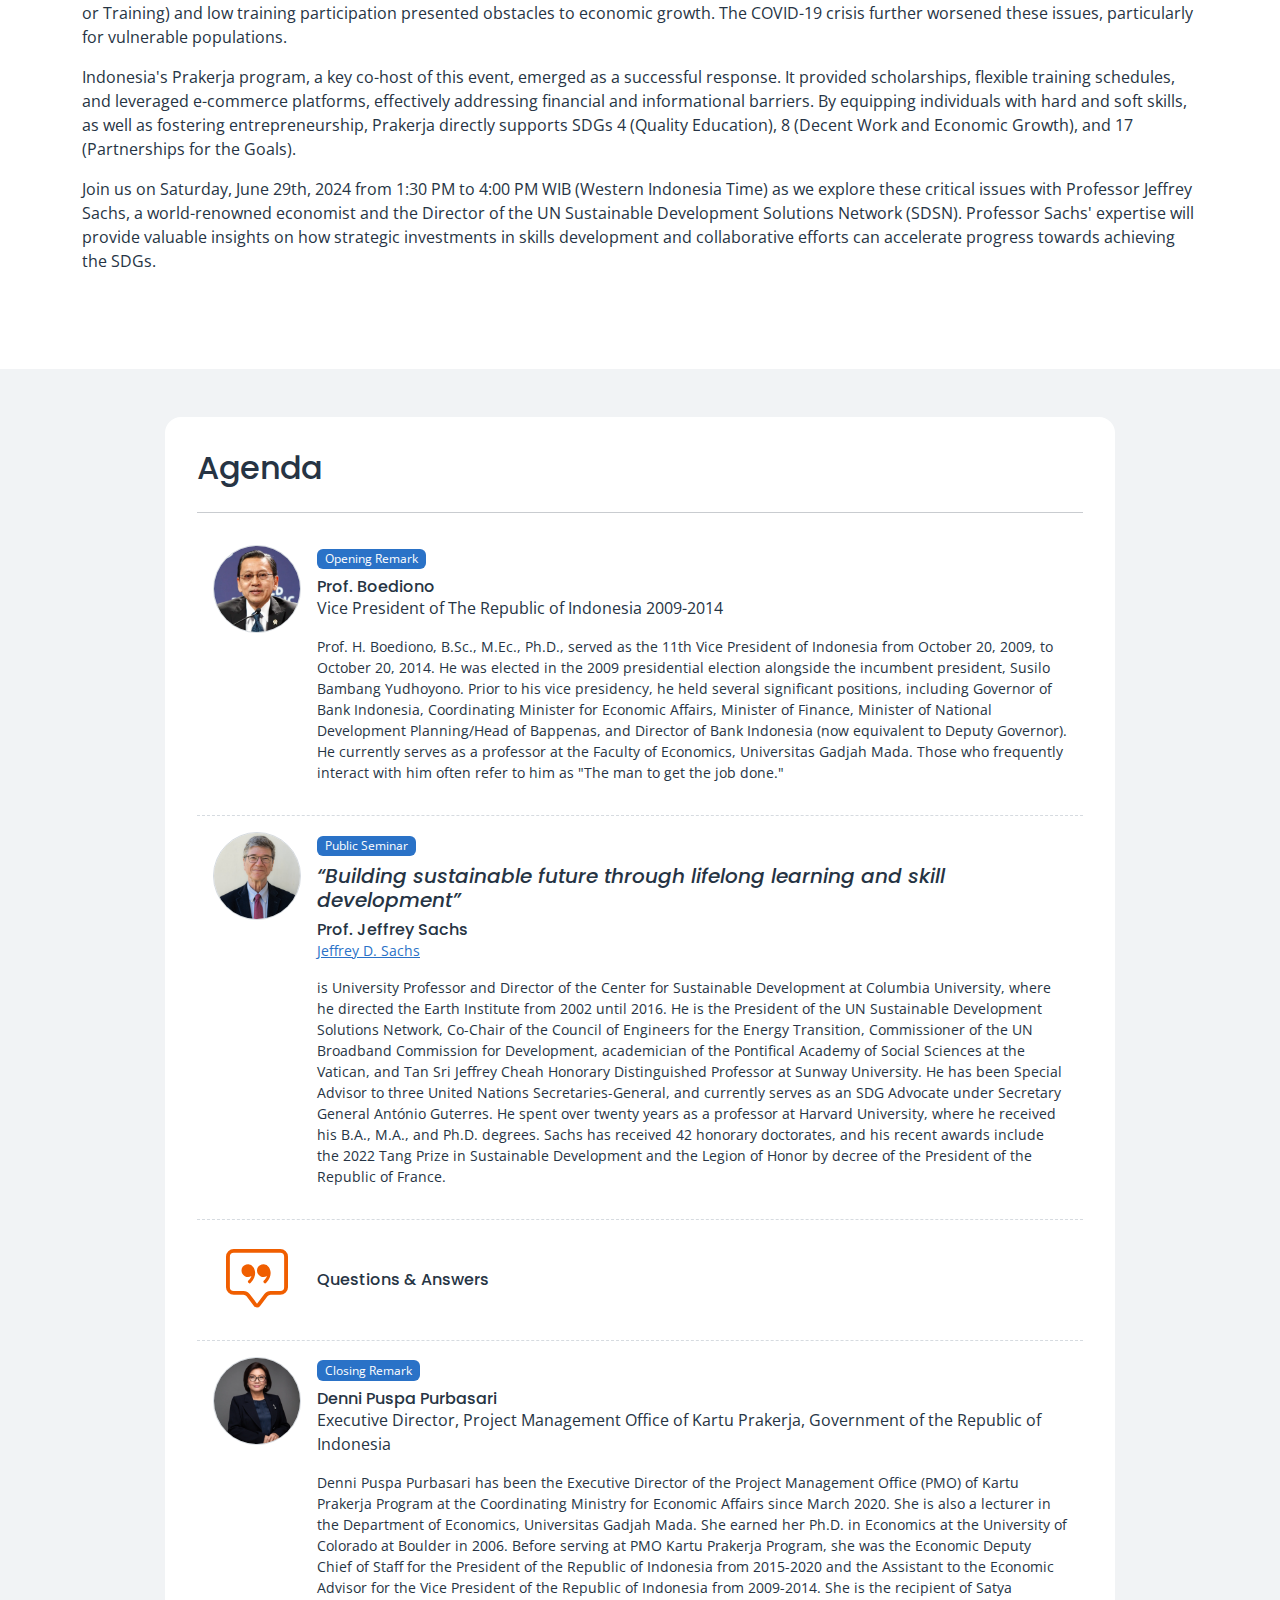
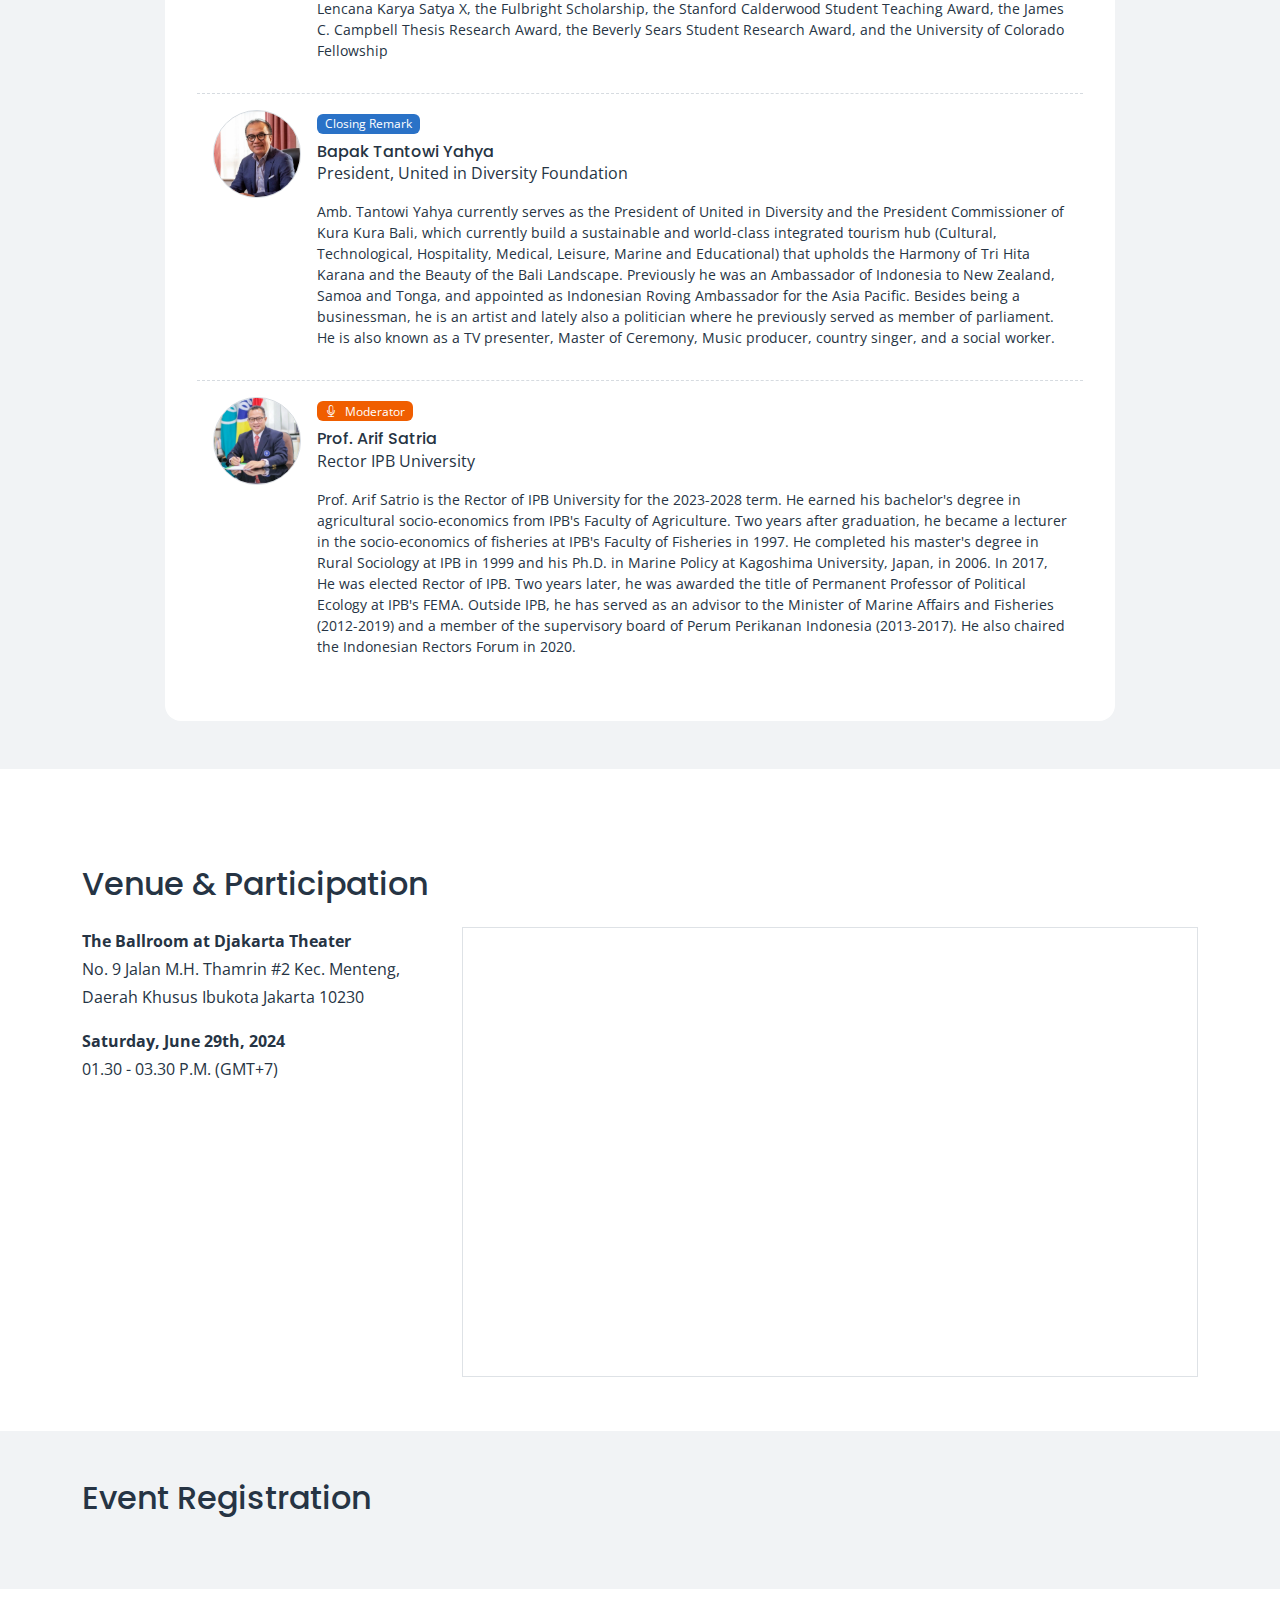
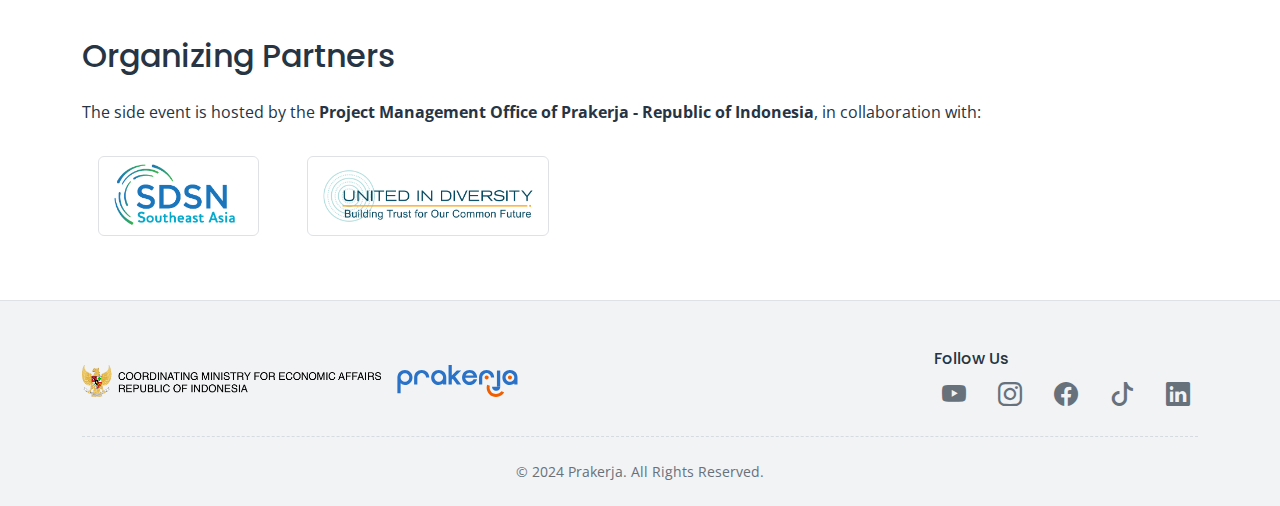
==== commit b704f586: "update img boediono" ====
--- a/beta.html
+++ b/beta.html
@@ -128,7 +128,7 @@
                   <hr>
                   <div class="list-agenda-item d-flex align-items-center p-3 gap-3 justify-content-between">
                     <div class="d-lg-flex align-items-center gap-3">
-                      <div class="avatar avatar-icon align-self-start"><img src="img/icon-guest-star.svg" alt="Prof. Boediono"></div>
+                      <div class="avatar align-self-start"><img src="img/img-boediono.webp" alt="Prof. Boediono"></div>
                       <div><span class="badge text-bg-primary mb-2">Opening Remark</span>
                         <h6 class="mb-0">Prof. Boediono</h6>
                         <p>Vice President of The Republic of Indonesia 2009-2014</p>
